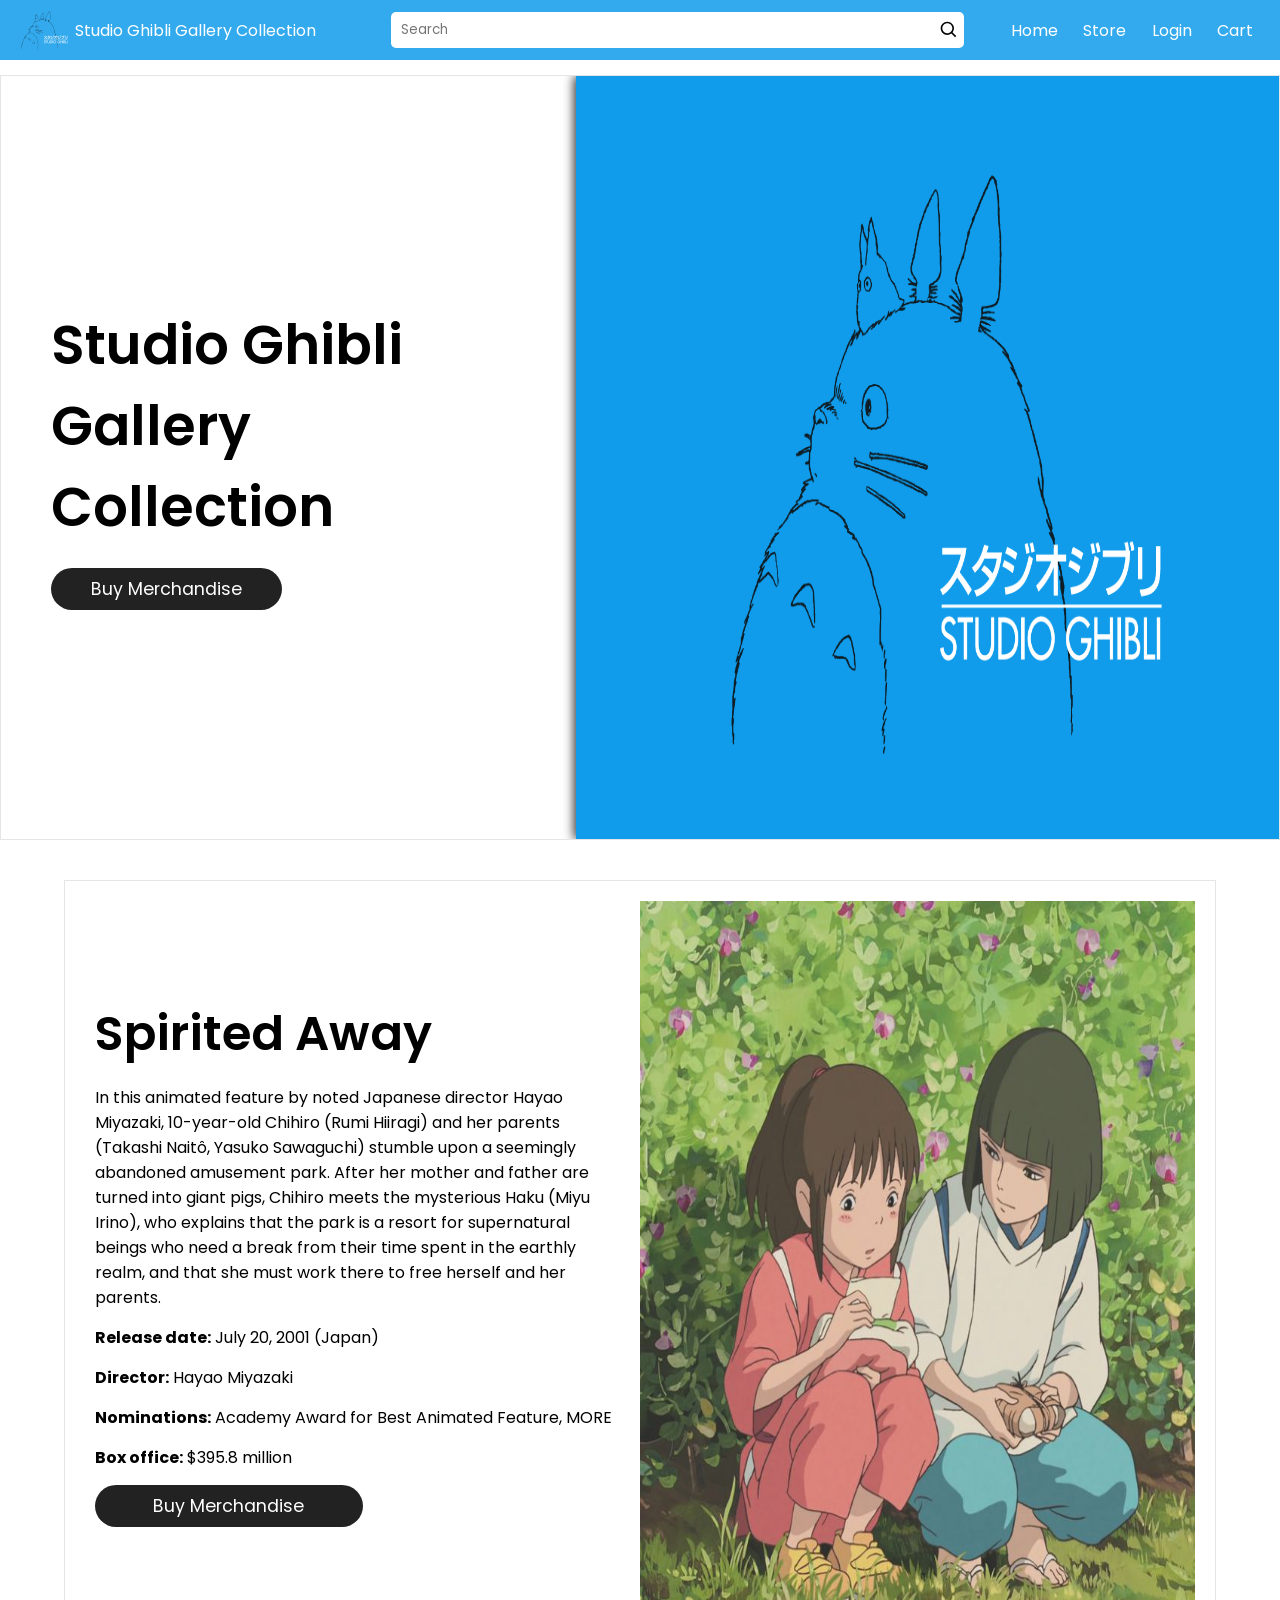
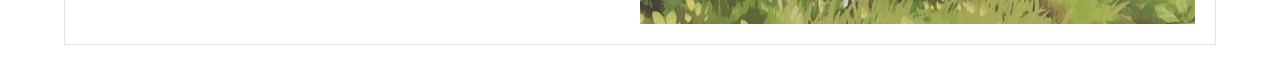
==== index.html @ 552b6345 "Changed website design" ====
<!DOCTYPE html>
<html lang="en">
<head>
    <meta charset="UTF-8">
    <meta name="viewport" content="width=device-width, initial-scale=1.0">
    <title>Studio Ghibli Gallery Collection | Home Page</title>
    <link rel="stylesheet" href="ghibli_gallery_style.css">
    <link rel="icon" href="./assets/img/Studio_Ghibli_logo.svg" type="image/x-icon" >
</head>
<body>
    <header>
        <img src="./assets/img/totoro.png" alt="">
        <p class="logo_name">Studio Ghibli Gallery Collection</p>
        
        <div class="search_bar">
            <input type="text" name="search" id="search" placeholder="Search">
            <img class="search_bttn" src="./assets/icons/bx-search.svg" alt="">
        </div>
        <ul>
            <li><a href="index.html">Home</a></li>
            <li><a href="store.html">Store</a></li>
            <li><a href="#">Login</a></li>
            <li><a href="#">Cart</a></li>
        </ul>
    </header>
    <div class="featured_sec">
        <div class="featured_text">
                <p>Studio Ghibli Gallery Collection</p>
                 <button id="redirect_to_store">Buy Merchandise</button>
                 <script type="text/javascript">
                    document.getElementById('redirect_to_store').onclick = function (){
                        location.href = "./store.html";
                    };
                 </script>
        </div>
        <img src="./assets/img/totoro.png" alt="">
    </div>
    <section class=" gallery">
        <div class="one content_descrip">
             <p>Spirited Away</p>
         
            <p>In this animated feature by noted Japanese director Hayao Miyazaki, 10-year-old Chihiro (Rumi Hiiragi) and her parents (Takashi Naitô, Yasuko Sawaguchi) stumble upon a seemingly abandoned amusement park. After her mother and father are turned into giant pigs, Chihiro meets the mysterious Haku (Miyu Irino), who explains that the park is a resort for supernatural beings who need a break from their time spent in the earthly realm, and that she must work there to free herself and her parents.</p>
            <p><strong>Release date:</strong> July 20, 2001 (Japan)</p>
            <p><strong>Director:</strong><a href="https://www.google.com/search?sca_esv=0aa168a204f4e042&sxsrf=ACQVn08kHTVxOJypk3GESajmvpLP94e1Vg:1707098988176&q=Hayao+Miyazaki&si=[base64]&sa=X&ved=2ahUKEwjwkqWmj5OEAxUdr1YBHWzMDCUQmxMoAHoECB8QAg&cshid=1707098996000097&biw=1536&bih=695&dpr=1.25"> Hayao Miyazaki</a></p>
            <p><strong>Nominations:</strong><a href="https://www.google.com/search?sca_esv=0aa168a204f4e042&sxsrf=ACQVn08kHTVxOJypk3GESajmvpLP94e1Vg:1707098988176&q=Best+Animated+Feature&si=[base64]%3D%3D&sa=X&ved=2ahUKEwjwkqWmj5OEAxUdr1YBHWzMDCUQmxMoAHoECCIQAg&cshid=1707098996000097&biw=1536&bih=695&dpr=1.25"> Academy Award for Best Animated Feature</a>, <a href="https://www.google.com/search?sca_esv=0aa168a204f4e042&sxsrf=ACQVn08kHTVxOJypk3GESajmvpLP94e1Vg:1707098988176&q=spirited+away+nominations&stick=H4sIAAAAAAAAAOPgE-LQz9U3yDJLMtVSyk620k8sTyxKgZDx5Zl5ealFVnn5uZl5iSWZ-XnFi1gliwsyizJLUlMUgGoqFZDkAHcCdgRMAAAA&sa=X&ved=2ahUKEwjwkqWmj5OEAxUdr1YBHWzMDCUQ44YBKAF6BAgiEAM&cshid=1707098996000097&biw=1536&bih=695&dpr=1.25">MORE</a></p>
            <p><strong>Box office:</strong> $395.8 million</p>
            <button>Buy Merchandise</button>
            
        </div>
        <div class="gallery_container">
            <div class="item"><img src="./assets/img/spirited_away/𝙘𝙝𝙞𝙝𝙞𝙧𝙤 𝙖𝙣𝙙 𝙝𝙖𝙠𝙪.jpg" alt=""></div>
            <div class="item"><img src="./assets/img/spirited_away/download (1).jpg" alt=""></div>
            <div class="item"><img src="./assets/img/spirited_away/spiritedaway.jpg" alt=""></div>
            <div class="item"><img src="./assets/img/spirited_away/chihiro icon.jpg" alt=""></div>
            <div class="item"><img src="./assets/img/spirited_away/Chihiro Ogino.jpg" alt=""></div>
        </div>
    </section>

   
</body>
</html>
---- ghibli_gallery_style.css ----
@import url('https://fonts.googleapis.com/css2?family=Poppins:ital,wght@0,100;0,200;0,300;0,400;0,500;0,600;0,700;0,800;0,900;1,100;1,200;1,300;1,400;1,500;1,600;1,700;1,800;1,900&display=swap');

*{
    padding:0;
    margin:0;
    box-sizing: border-box;
    font-family: "Poppins", sans-serif;
    box-sizing: border-box;
}
html{
    scroll-behavior: smooth;
}
a{
    color: inherit;
    text-decoration: none;
}
body{
    display: flex;
    flex-direction: column;
    align-items: center;
}

header{
    display: grid;
    grid-template-columns: auto auto 2fr 1fr;
    align-items: center;
    justify-content: center ;
    column-gap: 25px;
    width:100%;
    position: sticky;
    top:0;
    background-color: #109bebd8;
    z-index: 5;
    padding: 5px;
    color:#ffffff;
}
header .img_container{
    width:100%;
}
header img{
    width:auto;
    height: 50px;
}

header .search_bar{
    display: flex;
    flex-direction: row;
    align-items: center;
    width:100%;
}
header .search_bar input{
    width:100%;
    padding: 8px;
    padding-left: 10px;
    border: none;
    outline: none;
    border-radius: 5px;
}
header .search_bar .search_bttn{
    width: 20px;
    margin-left:-25px;
    cursor: pointer;
}
header ul{
    display: flex;
    flex-direction: row;
    justify-content: space-evenly;
    align-items: center;
    list-style: none;
    width:100%;
    gap:5%;
    padding: 0 5%;
}
header .logo_name{
    margin-left: -30px;
    margin-right: 50px;
    font-size: 1rem;
}
header p{
    font-size: 1.2rem;
}
header ul li{
    color:#ffffff;
    padding:0 5px;
}
header ul li:hover{
    color: #ffffffd6;
}

.featured_sec {
    height: 85vh;
    width:100%;
    display: flex;
    flex-direction: row;
    justify-content: space-between;
    align-items: flex-start;
    border: 1px solid #e5e5e5;
    overflow: hidden;
    margin: 15px 0;

}

.featured_sec img{
    width:55%;
    height:100%;
    box-shadow: -2px 0 10px rgb(49, 49, 49);
    background-color: #109ceb;
}
.featured_text{
    height: 100%;
    width:40%;
    display: flex;
    flex-direction: column;
    gap:20px;
    padding: 0px 0 0 50px;
    justify-content: center;
}


.featured_text p{
    font-weight: 600;
    font-size: 3.4rem;
    width:85%;
    color: rgb(0, 0, 0);
}

.featured_text button, .content_descrip button{
    padding:8px;
    width: 50%;
    cursor: pointer;
    font-size: 1.1rem;
    background-color: #222222;
    border:none;
    color:#ffffff;
    border-radius: 50px;
    transition: 0.20s ease;
}

.featured_text button:hover, .content_descrip button:hover {
    background-color: rgba(42, 42, 42, 0.922);
}
.gallery{
    display: flex;
    flex-direction: row;
    justify-content: space-between;
    align-items: center;
    width: 90%;
    padding: 20px;
    height: 85vh;
    border: 1px solid #e5e5e5;
    overflow: hidden;
    margin:25px 0;
}
.content_descrip{
    width:50%;
    height: 100%;
    background-color: #ffffff;
    display:flex;
    flex-direction: column;
    padding: 10px;
    justify-content: center;
    gap:15px;
}

.content_descrip p:nth-child(1){
    font-size: 3rem;
    font-weight: 600;
}
.content_descrip p:nth-child(2){
    width:95%;
    word-break: keep-all;
}
.content_descrip a:hover{
    text-decoration: underline;
    color:#494949;
}

.gallery_container{
  display:flex;
  flex-direction: row;
  overflow-x: scroll;
  scroll-snap-type: x mandatory;
  white-space: nowrap;
  height: 100%;
  width:50%;
  margin: 20px 0;

}

.gallery .item{
  flex: 0 0 100%;
  height:100%;
  background-color: rgb(0, 0, 0);
  scroll-snap-align: start;
  overflow: hidden;
}
.gallery .item img{
    width:100%;
    height: 100%;
}
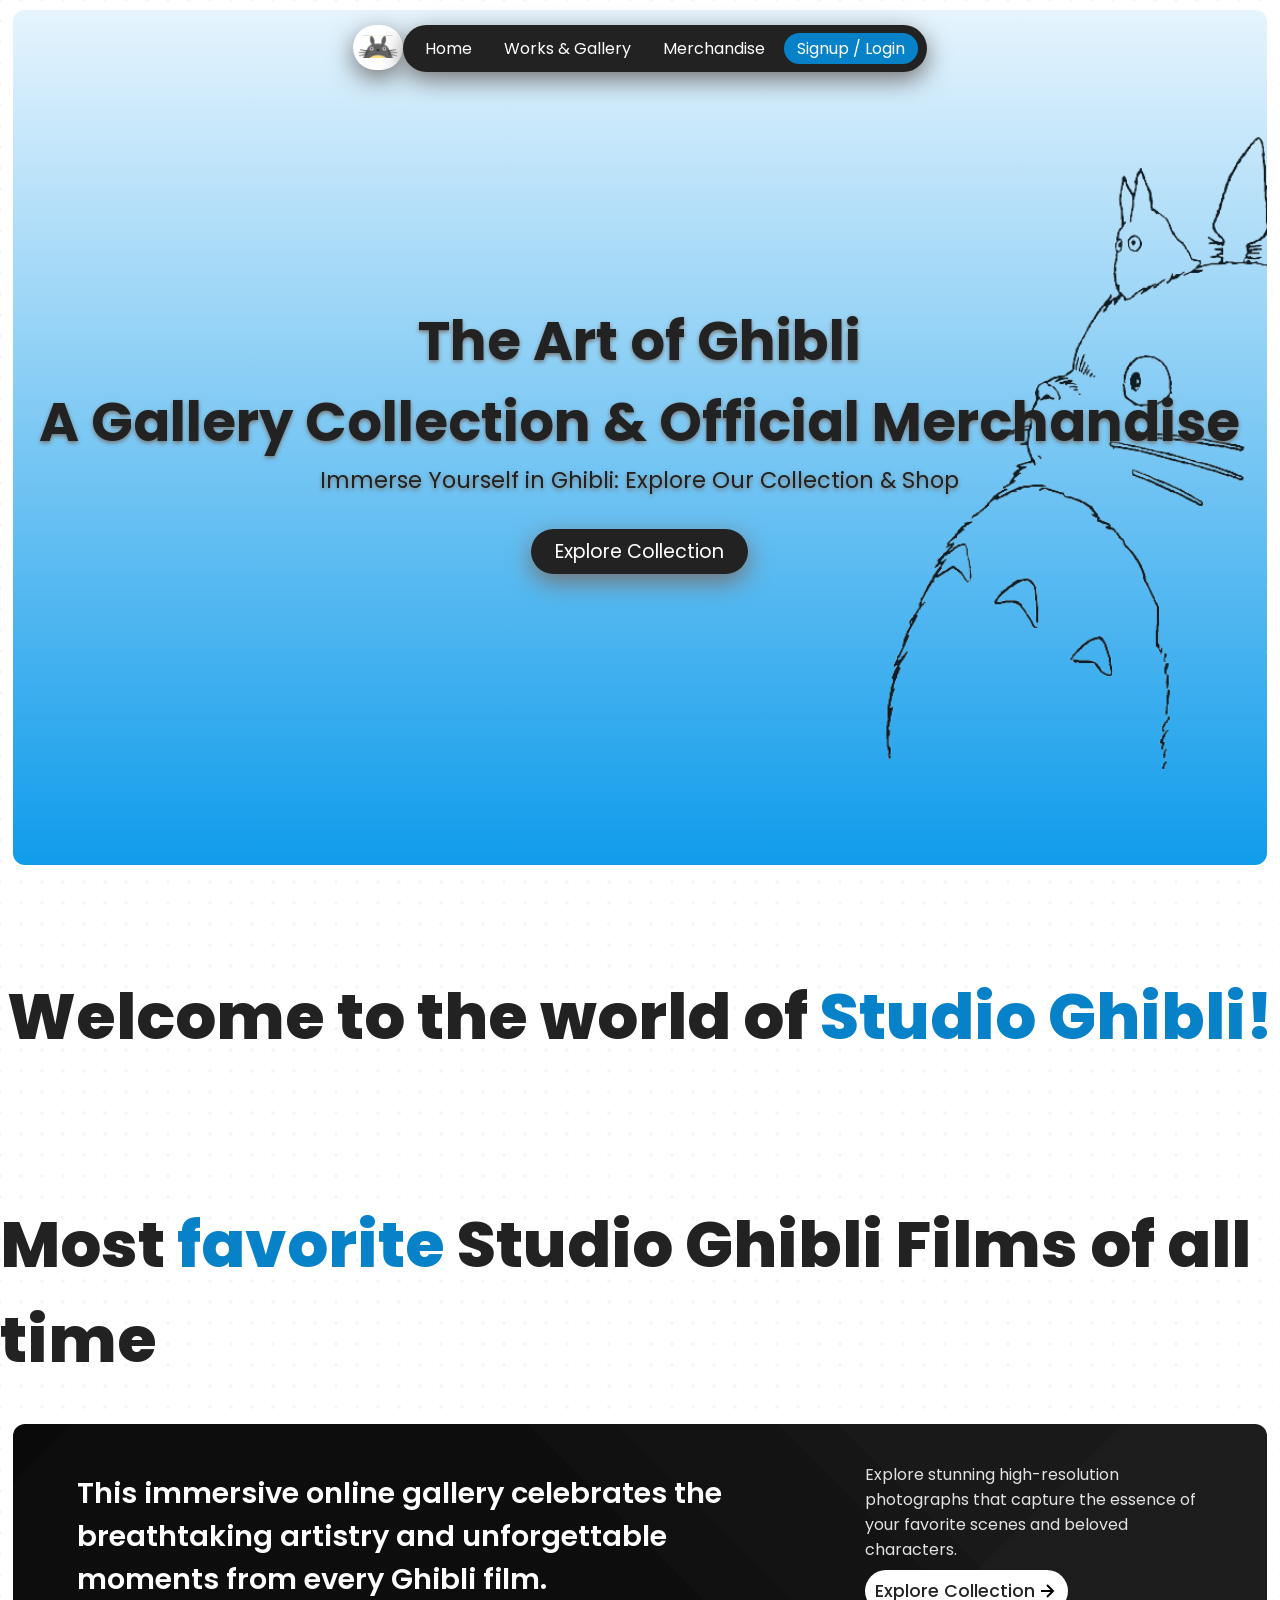
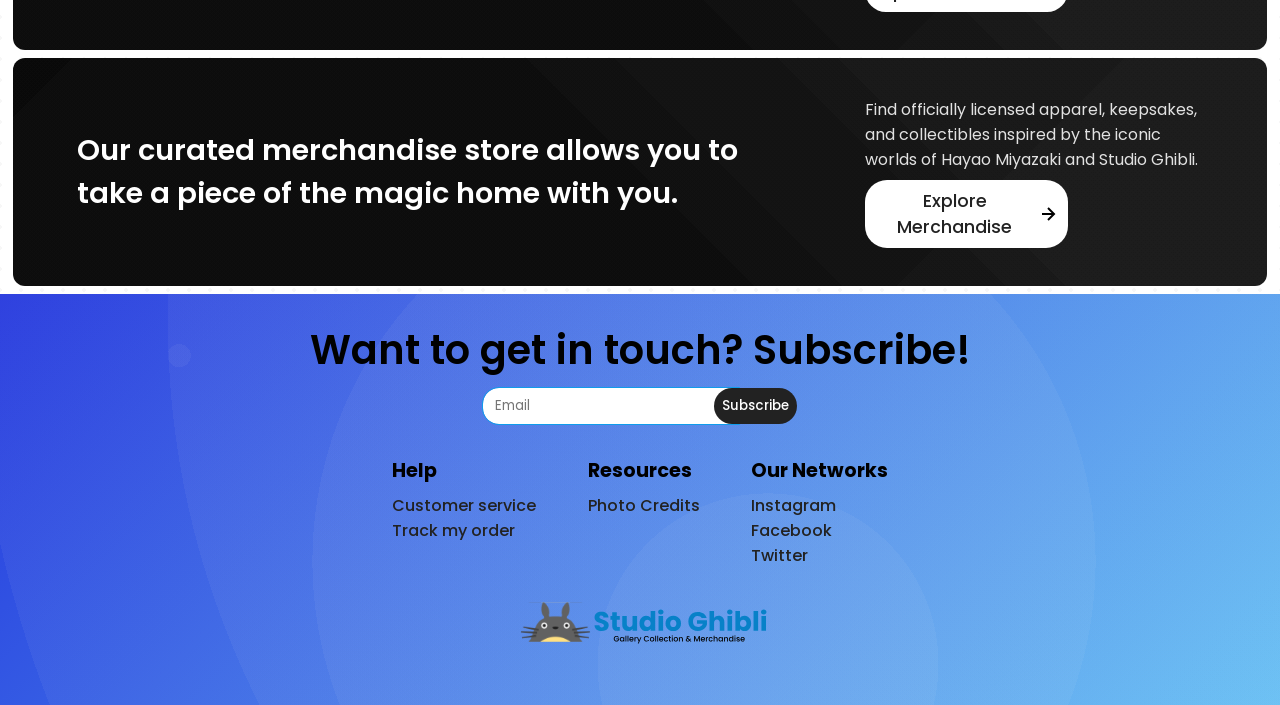
==== commit 763b7e4b: "Create a new design for the website" ====
--- a/index.html
+++ b/index.html
@@ -3,59 +3,99 @@
 <head>
     <meta charset="UTF-8">
     <meta name="viewport" content="width=device-width, initial-scale=1.0">
-    <title>Studio Ghibli Gallery Collection | Home Page</title>
-    <link rel="stylesheet" href="ghibli_gallery_style.css">
-    <link rel="icon" href="./assets/img/Studio_Ghibli_logo.svg" type="image/x-icon" >
+    <link rel="stylesheet" href="main.css">
+    <link rel="icon"  sizes="32x32" href="assets/icons/logo.svg" type="image/x-icon" >
+    <title>Studio Ghibli</title>
 </head>
-<body>
-    <header>
-        <img src="./assets/img/totoro.png" alt="">
-        <p class="logo_name">Studio Ghibli Gallery Collection</p>
-        
-        <div class="search_bar">
-            <input type="text" name="search" id="search" placeholder="Search">
-            <img class="search_bttn" src="./assets/icons/bx-search.svg" alt="">
+<body >
+    <nav class="flex row">
+        <div class="logo"> </div>
+        <ul class="nav flex row">
+            <li><a id="home" href="index.html">Home</a></li>
+            <li><a id="works-gallery" href="">Works & Gallery</a></li>
+            <li><a id="merchandise" href="">Merchandise</a></li>
+            <li> <a id="signup-login" href="">Signup / Login</a></li>
+        </ul>
+    </nav>
+    
+    <main class="flex col">
+        <section class="featured flex col">
+            <div class="featured-content flex col">
+               
+                <div class="context flex col">
+                    <p class="headline">The Art of Ghibli</p>
+                    <p class="headline"> A Gallery Collection & Official Merchandise </p>
+                    <p class="subtitle">
+                        Immerse Yourself in Ghibli: Explore Our Collection & Shop
+                    </p>
+                </div>
+                <button>Explore Collection </button>
+            </div>
+        </section>
+
+        <p class="headline-2">Welcome to the world of <span>Studio Ghibli!</span></p> 
+
+        <div class="fav-film-container flex col">
+            <div class="headline-2 ">
+                Most <span>favorite</span> Studio Ghibli Films of all time
+            </div>
+            <div class="films">
+                
+            </div>
         </div>
-        <ul>
-            <li><a href="index.html">Home</a></li>
-            <li><a href="store.html">Store</a></li>
-            <li><a href="#">Login</a></li>
-            <li><a href="#">Cart</a></li>
-        </ul>
-    </header>
-    <div class="featured_sec">
-        <div class="featured_text">
-                <p>Studio Ghibli Gallery Collection</p>
-                 <button id="redirect_to_store">Buy Merchandise</button>
-                 <script type="text/javascript">
-                    document.getElementById('redirect_to_store').onclick = function (){
-                        location.href = "./store.html";
-                    };
-                 </script>
-        </div>
-        <img src="./assets/img/totoro.png" alt="">
-    </div>
-    <section class=" gallery">
-        <div class="one content_descrip">
-             <p>Spirited Away</p>
-         
-            <p>In this animated feature by noted Japanese director Hayao Miyazaki, 10-year-old Chihiro (Rumi Hiiragi) and her parents (Takashi Naitô, Yasuko Sawaguchi) stumble upon a seemingly abandoned amusement park. After her mother and father are turned into giant pigs, Chihiro meets the mysterious Haku (Miyu Irino), who explains that the park is a resort for supernatural beings who need a break from their time spent in the earthly realm, and that she must work there to free herself and her parents.</p>
-            <p><strong>Release date:</strong> July 20, 2001 (Japan)</p>
-            <p><strong>Director:</strong><a href="https://www.google.com/search?sca_esv=0aa168a204f4e042&sxsrf=ACQVn08kHTVxOJypk3GESajmvpLP94e1Vg:1707098988176&q=Hayao+Miyazaki&si=[base64]&sa=X&ved=2ahUKEwjwkqWmj5OEAxUdr1YBHWzMDCUQmxMoAHoECB8QAg&cshid=1707098996000097&biw=1536&bih=695&dpr=1.25"> Hayao Miyazaki</a></p>
-            <p><strong>Nominations:</strong><a href="https://www.google.com/search?sca_esv=0aa168a204f4e042&sxsrf=ACQVn08kHTVxOJypk3GESajmvpLP94e1Vg:1707098988176&q=Best+Animated+Feature&si=[base64]%3D%3D&sa=X&ved=2ahUKEwjwkqWmj5OEAxUdr1YBHWzMDCUQmxMoAHoECCIQAg&cshid=1707098996000097&biw=1536&bih=695&dpr=1.25"> Academy Award for Best Animated Feature</a>, <a href="https://www.google.com/search?sca_esv=0aa168a204f4e042&sxsrf=ACQVn08kHTVxOJypk3GESajmvpLP94e1Vg:1707098988176&q=spirited+away+nominations&stick=H4sIAAAAAAAAAOPgE-LQz9U3yDJLMtVSyk620k8sTyxKgZDx5Zl5ealFVnn5uZl5iSWZ-XnFi1gliwsyizJLUlMUgGoqFZDkAHcCdgRMAAAA&sa=X&ved=2ahUKEwjwkqWmj5OEAxUdr1YBHWzMDCUQ44YBKAF6BAgiEAM&cshid=1707098996000097&biw=1536&bih=695&dpr=1.25">MORE</a></p>
-            <p><strong>Box office:</strong> $395.8 million</p>
-            <button>Buy Merchandise</button>
-            
-        </div>
-        <div class="gallery_container">
-            <div class="item"><img src="./assets/img/spirited_away/𝙘𝙝𝙞𝙝𝙞𝙧𝙤 𝙖𝙣𝙙 𝙝𝙖𝙠𝙪.jpg" alt=""></div>
-            <div class="item"><img src="./assets/img/spirited_away/download (1).jpg" alt=""></div>
-            <div class="item"><img src="./assets/img/spirited_away/spiritedaway.jpg" alt=""></div>
-            <div class="item"><img src="./assets/img/spirited_away/chihiro icon.jpg" alt=""></div>
-            <div class="item"><img src="./assets/img/spirited_away/Chihiro Ogino.jpg" alt=""></div>
-        </div>
-    </section>
 
-   
+        <section class="about gallery flex row">
+            <div class="headline">This immersive online gallery celebrates the breathtaking artistry and unforgettable moments from every Ghibli film. </div>
+            <div class="about-w-nav flex col">
+                <div class="descrip">Explore stunning high-resolution photographs that capture the essence of your favorite scenes and beloved characters.</div>
+                <button class="to-gallery flex row">
+                    Explore Collection
+                    <img src="assets/icons/bx-right-arrow-alt.svg" alt="">
+                </button>
+            </div>
+        </section>
+        <section class="about merch flex row">
+            <div class="headline">Our curated merchandise store allows you to take a piece of the magic home with you. </div>
+            <div class="about-w-nav flex col">
+                <div class="descrip"> Find officially licensed apparel, keepsakes, and collectibles inspired by the iconic worlds of Hayao Miyazaki and Studio Ghibli.</div>
+                <button class="to-merch flex row">
+                    Explore Merchandise
+                    <img src="assets/icons/bx-right-arrow-alt.svg" alt="">
+                </button>
+            </div>
+        </section>
+
+        <footer class="flex col">
+            <p>Want to get in touch? Subscribe!</p>
+            <div class="subscription flex row">
+                <input type="email" name="email" id="email" placeholder="Email">
+                <button  type="button">Subscribe</button>
+            </div>
+            <div class="after-subscrip flex row">
+                <div class="links flex col">
+                    <p>Help</p>
+                    <ul>
+                        <li><a href="">Customer service</a></li>
+                        <li><a href="">Track my orde</a>r</li>
+                    </ul>
+                </div>
+                <div class="links flex col">
+                    <p>Resources</p>
+                    <ul>
+                        <li><a href="">Photo Credits</a> </li>
+                    </ul>
+                </div>
+                <div class="links flex col">
+                    <p>Our Networks</p>
+                    <ul>
+                        <li><a href="">Instagram</a></li>
+                        <li><a href="">Facebook</a></li>
+                        <li><a href="">Twitter</a></li>
+                    </ul>
+                </div>
+            </div>
+            <img src="assets/icons/logo2.svg" alt="">
+        </footer>
+    </main>
 </body>
 </html>
--- a/main.css
+++ b/main.css
@@ -0,0 +1,258 @@
+@import url('https://fonts.googleapis.com/css2?family=Poppins:ital,wght@0,100;0,200;0,300;0,400;0,500;0,600;0,700;0,800;0,900;1,100;1,200;1,300;1,400;1,500;1,600;1,700;1,800;1,900&display=swap');
+
+*{
+    font-family: "Poppins", sans-serif;
+    margin:0;
+    padding:0;
+    box-sizing: border-box;
+}
+a{
+    text-decoration: none;
+    color:inherit;
+}
+
+.flex{
+    display: flex;
+}
+.row{
+    flex-direction: row;
+}
+.col{
+    flex-direction: column;
+}
+ul{
+    list-style: none;
+
+}
+body{
+    background-image: repeating-radial-gradient(circle at center center, transparent 0px, transparent 13px,rgba(0,0,0,0.03) 13px, rgba(0,0,0,0.03) 24px,transparent 24px, transparent 62px,rgba(0,0,0,0.03) 62px, rgba(0,0,0,0.03) 96px),repeating-radial-gradient(circle at center center, rgb(255,255,255) 0px, rgb(255,255,255) 14px,rgb(255,255,255) 14px, rgb(255,255,255) 18px,rgb(255,255,255) 18px, rgb(255,255,255) 28px,rgb(255,255,255) 28px, rgb(255,255,255) 32px); background-size: 21px 21px;
+}
+ .logo{
+    width: 50px;
+    height: 45px;
+    background-image: url(assets/icons/logo.svg) ;
+    background-position: center;
+    background-size: contain ;
+    background-repeat: no-repeat;
+    border-radius: 25px;
+    background-color: #ffffff;
+    box-shadow: 0 8px 25px #757575;
+}
+nav{
+    justify-content: center;
+    align-items: start;
+    width:100%;
+    position: fixed;
+    top:25px;
+    z-index: 10;
+}
+
+
+.nav{
+    justify-content: center;
+    align-items: center;
+    width:auto;
+    background-color: #222222;
+    border-radius: 25px;
+    color:#ffffff;
+    padding: 0.5rem 0.4rem;
+    box-shadow: 0 8px 25px #757575;
+    
+}
+.nav li{
+    margin: 0 0.2rem;
+    padding: 0.2rem 0.8rem;
+    border-radius: 20px;
+    border:none;
+}
+
+
+
+.nav li:last-child{
+    background-color: #0781c8;
+    color: #ffffff;
+}
+.nav li:last-child:hover{
+    background-color: #0781c8e0;
+    color: inherit;
+}
+
+.nav li:hover, .featured button:hover{
+    background-color: #ffffff;
+    color:#222222;
+    transition: 0.15s ease-in;
+}
+
+main{
+    align-items: center;
+    margin-top: 10px;
+    gap:8px;
+}
+.featured{
+    background-image: linear-gradient(to bottom, #e6f4fd , #109ceb );
+    width:98%;
+    height: 95vh;
+    border-radius: 12px;
+    overflow: hidden;
+    z-index: 1;
+}
+.featured-content{
+    width: 100%;
+    height: 100%;
+    justify-content:center;
+    align-items: center;
+    padding: 1.8% 0;
+    background: url(assets/img/totoro-crop.png) no-repeat right;
+    background-size:contain;
+}
+
+.featured button{
+    padding: 0.5rem 1.5rem;
+    font-size: 1.2rem;
+    border-radius: 25px;
+    border:none;
+    color:#ffffff;
+    background-color: #222222;
+    cursor: pointer;
+    box-shadow: 0 8px 25px #757575;
+}
+
+.context{
+    margin-bottom: 2em;
+}
+
+.context p{
+    text-align: center;
+    filter: drop-shadow(#757575 0 2px 2px);
+}
+.context .headline{
+    font-size: 3.4rem;
+    font-weight: 700;
+    color: #222222;
+}
+.context .subtitle{
+    font-size: 1.4rem;
+    font-weight: 400;
+    color: #222222;
+}
+.headline-2{
+    font-weight: 800;
+    font-size: 4rem;
+    color: #222222;
+    margin: 6rem 0 1.8rem 0;
+}
+.headline-2 span{
+    color:#0781c8;
+}
+
+.about{
+    border-radius: 12px;
+    width:98%;
+    height: auto;
+    padding:3% 5%;
+    justify-content: space-between;
+    align-items: center;
+    background-image: linear-gradient(45deg, rgba(86, 86, 86,0.04) 0%, rgba(86, 86, 86,0.04) 50%,rgba(169, 169, 169,0.04) 50%, rgba(169, 169, 169,0.04) 71%,rgba(251, 251, 251,0.04) 71%, rgba(251, 251, 251,0.04) 100%),linear-gradient(45deg, rgba(86, 86, 86,0.04) 0%, rgba(86, 86, 86,0.04) 56%,rgba(169, 169, 169,0.04) 56%, rgba(169, 169, 169,0.04) 67%,rgba(251, 251, 251,0.04) 67%, rgba(251, 251, 251,0.04) 100%),linear-gradient(135deg, rgba(86, 86, 86,0.04) 0%, rgba(86, 86, 86,0.04) 4%,rgba(169, 169, 169,0.04) 4%, rgba(169, 169, 169,0.04) 75%,rgba(251, 251, 251,0.04) 75%, rgba(251, 251, 251,0.04) 100%),linear-gradient(90deg, rgb(0,0,0),rgb(0,0,0));
+}
+
+.about .headline, .about  .about-w-nav .descrip{
+    color:#ffffff;
+}
+
+.about .headline{
+    width: 60%;
+    font-weight: 600;
+    font-size: 1.8rem;
+}
+.about .about-w-nav{
+    width: 30%;
+    gap:8px;
+}
+.about .about-w-nav .descrip{
+    color:rgb(226, 226, 226);
+}
+.about .about-w-nav button {
+    font-size: 1.1rem;
+}
+.about .about-w-nav button{
+    justify-content: center;
+    align-items: center;
+    color: #222222;
+    border:none;
+    background-color: #ffffff;
+    padding:8px;
+    width: 60%;
+    border-radius: 22px;
+    font-weight: 500;
+    cursor: pointer;
+}
+.about .about-w-nav button:hover{
+    background-color: #ffffffd6;
+    transition: 0.15s ease-in-out;
+}
+
+footer{
+    width:100%;
+    height: auto;
+    justify-content: start;
+    align-items: center;
+    padding: 2% 0;
+    background-image: radial-gradient(circle at 85% 1%, hsla(190,0%,93%,0.05) 0%, hsla(190,0%,93%,0.05) 96%,transparent 96%, transparent 100%),radial-gradient(circle at 14% 15%, hsla(190,0%,93%,0.05) 0%, hsla(190,0%,93%,0.05) 1%,transparent 1%, transparent 100%),radial-gradient(circle at 60% 90%, hsla(190,0%,93%,0.05) 0%, hsla(190,0%,93%,0.05) 20%,transparent 20%, transparent 100%),radial-gradient(circle at 79% 7%, hsla(190,0%,93%,0.05) 0%, hsla(190,0%,93%,0.05) 78%,transparent 78%, transparent 100%),radial-gradient(circle at 55% 65%, hsla(190,0%,93%,0.05) 0%, hsla(190,0%,93%,0.05) 52%,transparent 52%, transparent 100%),linear-gradient(135deg, rgb(37, 56, 222),rgb(96, 189, 244));
+}
+
+footer p{
+    font-size: 2.5rem;
+    font-weight: 600;
+    margin-bottom: 8px;
+}
+footer .subscription{
+    justify-content: center;
+    align-items: center;
+    margin-bottom: 32px;
+    width:100%;
+}
+footer .subscription input{
+    padding:8px 0 8px 12px;
+    z-index: 1;
+    width:20%;
+    border:none;
+    border-top-left-radius: 16px;
+    border-bottom-left-radius: 16px;
+    outline: 1px solid #109ceb;
+}
+footer .subscription button{
+    font-weight: 500;
+    padding:8px;
+    margin-left: -25px;
+    z-index: 51;
+    cursor: pointer;
+    background-color: #222222;
+    border:none;
+    border-radius: 20px;
+    color:#ffffff;
+}
+
+footer .after-subscrip{
+    justify-content: center;
+    width:80%;
+    gap:5%;
+}
+footer .after-subscrip .links p{
+    font-size: 1.2rem;
+    font-weight: 700;
+    margin-bottom: 8px;
+}
+
+footer .after-subscrip .links ul li{
+    font-weight: 500;
+    color:#222222;
+}
+footer .after-subscrip .links ul li:hover{
+    color:#000000;
+    text-decoration: underline;
+}
+footer img{
+    width:20%;
+    height: 60px;
+    margin: 2% 0;
+}
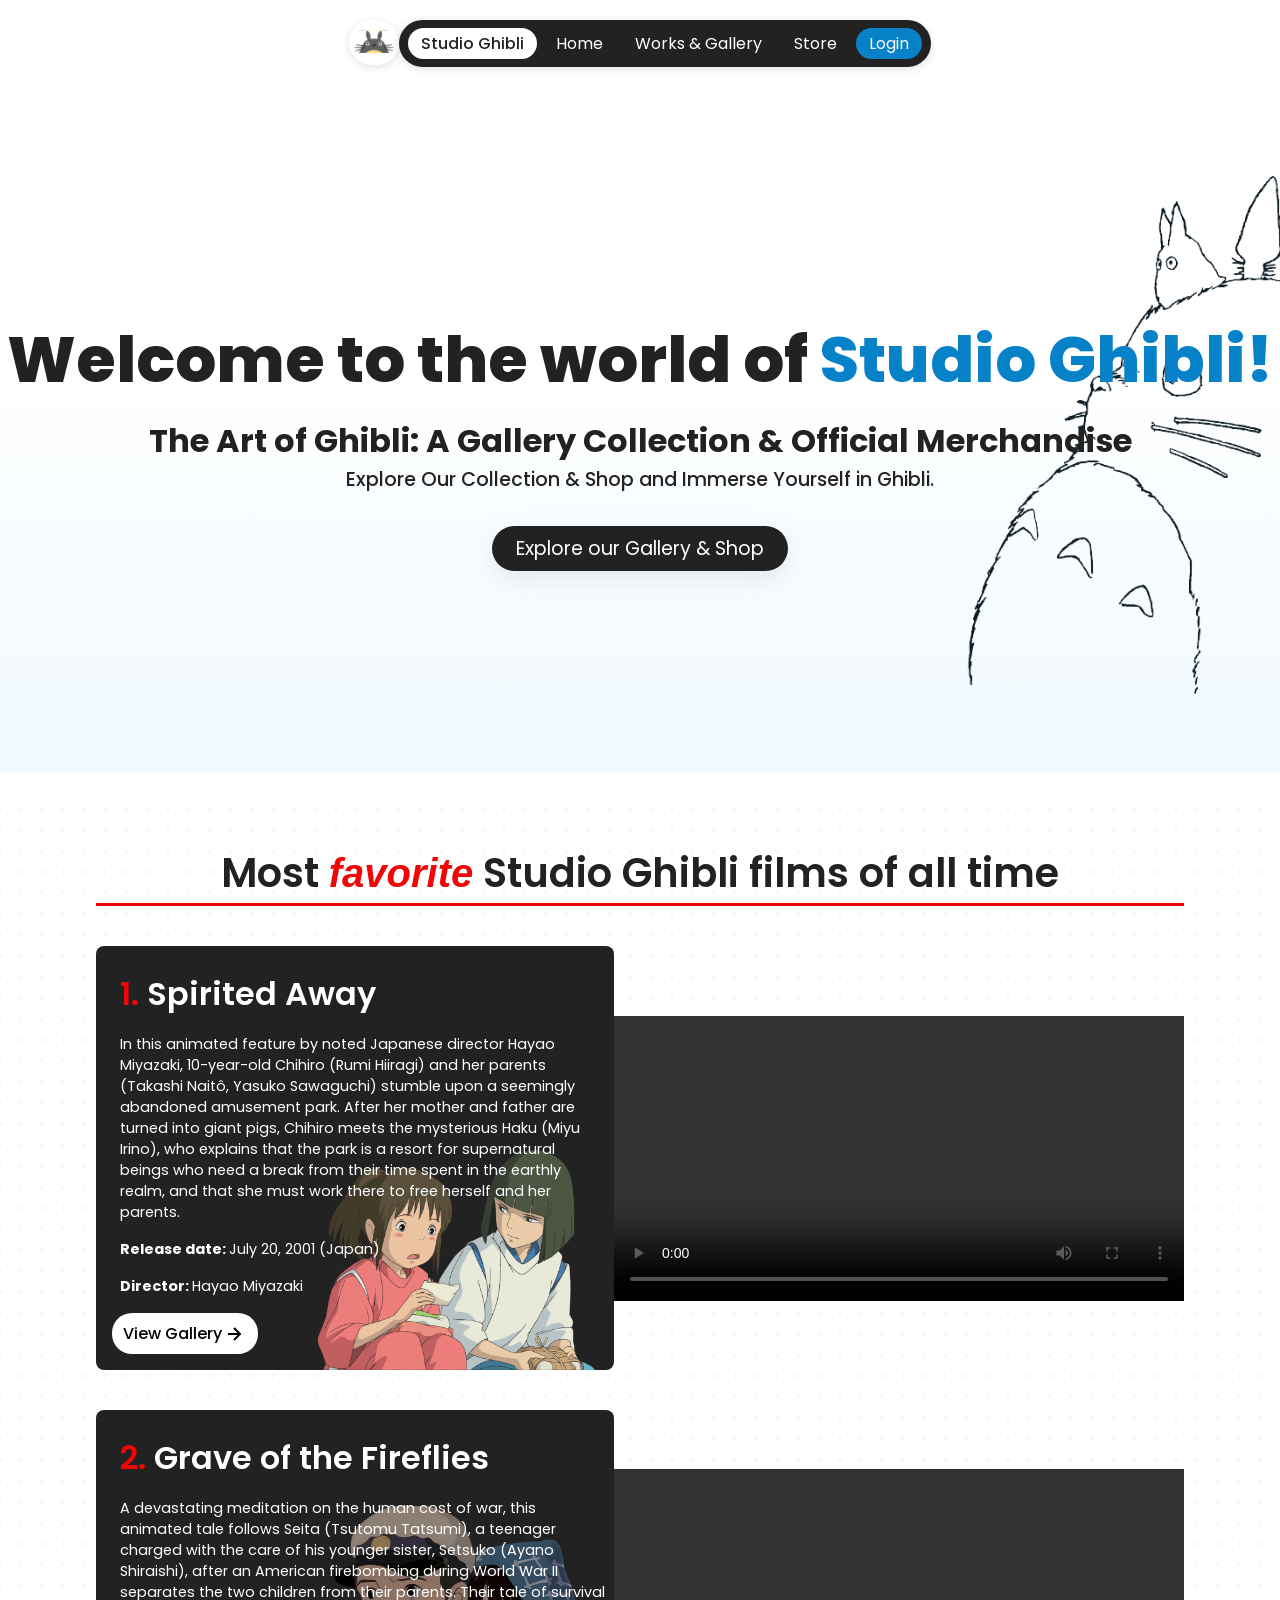
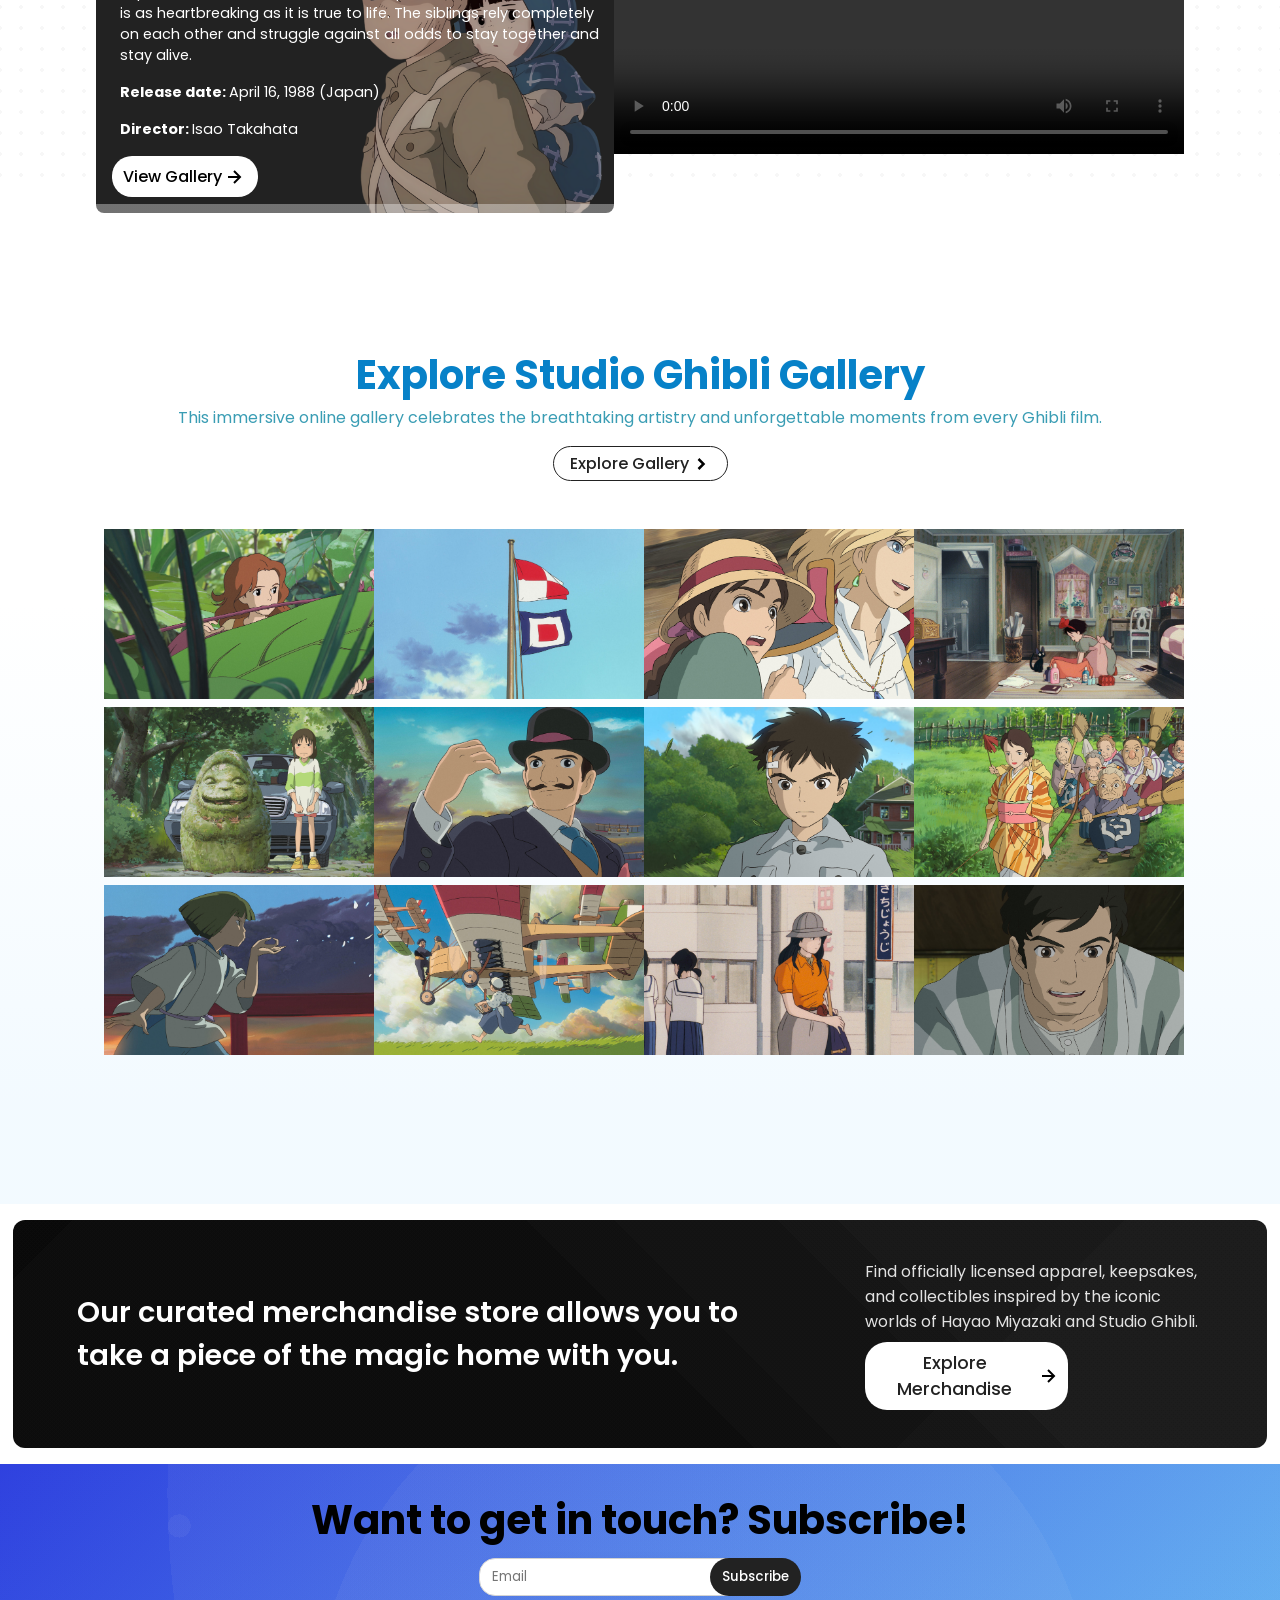
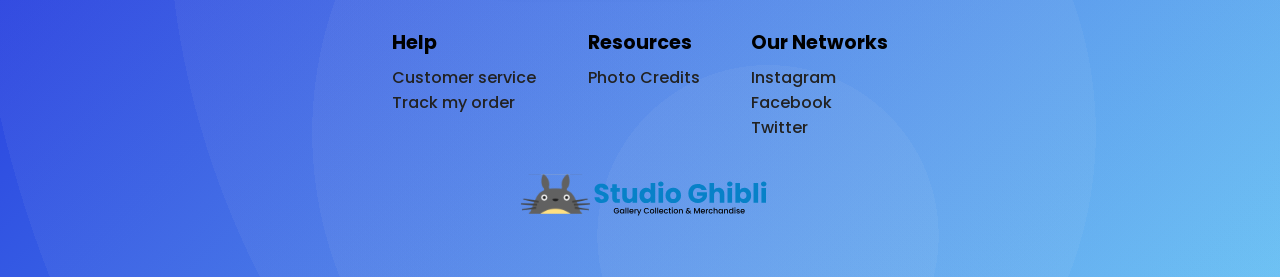
==== commit b5a3ed7a: "Changed landing page design" ====
--- a/index.html
+++ b/index.html
@@ -1,63 +1,280 @@
 <!DOCTYPE html>
 <html lang="en">
+
 <head>
     <meta charset="UTF-8">
     <meta name="viewport" content="width=device-width, initial-scale=1.0">
-    <link rel="stylesheet" href="main.css">
-    <link rel="icon"  sizes="32x32" href="assets/icons/logo.svg" type="image/x-icon" >
+    <link rel="stylesheet" href="css/main.css">
+    <link rel="icon" sizes="32x32" href="assets/icons/logo.svg" type="image/x-icon">
     <title>Studio Ghibli</title>
 </head>
-<body >
+
+<body>
     <nav class="flex row">
         <div class="logo"> </div>
         <ul class="nav flex row">
+            <li>Studio Ghibli</li>
             <li><a id="home" href="index.html">Home</a></li>
             <li><a id="works-gallery" href="">Works & Gallery</a></li>
-            <li><a id="merchandise" href="">Merchandise</a></li>
-            <li> <a id="signup-login" href="">Signup / Login</a></li>
+            <li><a id="merchandise" href="">Store</a></li>
+            <li> <a id="signup-login" href="">Login</a></li>
         </ul>
     </nav>
-    
+
     <main class="flex col">
-        <section class="featured flex col">
-            <div class="featured-content flex col">
-               
+        <header class="bg flex col">
+            <div class="bg-content flex col">
                 <div class="context flex col">
-                    <p class="headline">The Art of Ghibli</p>
-                    <p class="headline"> A Gallery Collection & Official Merchandise </p>
+                    <h1 class="headline">Welcome to the world of <span>Studio Ghibli!</span></h1>
+                    <p class="headline-2">The Art of Ghibli: A Gallery Collection & Official Merchandise </p>
                     <p class="subtitle">
-                        Immerse Yourself in Ghibli: Explore Our Collection & Shop
+                        Explore Our Collection & Shop and Immerse Yourself in Ghibli.
                     </p>
                 </div>
-                <button>Explore Collection </button>
-            </div>
-        </section>
-
-        <p class="headline-2">Welcome to the world of <span>Studio Ghibli!</span></p> 
+                <button>Explore our Gallery & Shop </button>
+            </div>
+        </header>
+
 
         <div class="fav-film-container flex col">
             <div class="headline-2 ">
-                Most <span>favorite</span> Studio Ghibli Films of all time
-            </div>
-            <div class="films">
-                
+                Most <em class="red">favorite</em> Studio Ghibli films of all time
+            </div>
+
+            <div class="films flex row">
+                <div class="movie-descrip one flex col">
+                    <p class="movie-title"><span class="number-film">1.</span> Spirited Away</p>
+                    <p>In this animated feature by noted Japanese director Hayao Miyazaki, 10-year-old Chihiro (Rumi
+                        Hiiragi) and her parents (Takashi Naitô, Yasuko Sawaguchi) stumble upon a seemingly abandoned
+                        amusement park. After her mother and father are turned into giant pigs, Chihiro meets the
+                        mysterious Haku (Miyu Irino), who explains that the park is a resort for supernatural beings who
+                        need a break from their time spent in the earthly realm, and that she must work there to free
+                        herself and her parents.</p>
+                    <p><strong>Release date: </strong>July 20, 2001 (Japan)</p>
+                    <p><strong>Director: </strong>Hayao Miyazaki</p>
+                    <button class="flex row">
+                        View Gallery
+                        <img src="assets/icons/bx-right-arrow-alt.svg" alt="">
+                    </button>
+                </div>
+                <video controls>
+                    <source src="assets/video/SPIRITED AWAY _ Official English Trailer.mp4" type="video/mp4">
+                </video>
+            </div>
+
+            <div class="films  flex row">
+                <div class="movie-descrip two flex col">
+                    <p class="movie-title"><span class="number-film">2.</span> Grave of the Fireflies</p>
+                    <p>A devastating meditation on the human cost of war, this animated tale follows Seita (Tsutomu
+                        Tatsumi), a teenager charged with the care of his younger sister, Setsuko (Ayano Shiraishi),
+                        after an American firebombing during World War II separates the two children from their parents.
+                        Their tale of survival is as heartbreaking as it is true to life. The siblings rely completely
+                        on each other and struggle against all odds to stay together and stay alive.</p>
+                    <p><strong>Release date: </strong> April 16, 1988 (Japan)</p>
+                    <p><strong>Director: </strong>Isao Takahata</p>
+                    <button class="flex row">
+                        View Gallery
+                        <img src="assets/icons/bx-right-arrow-alt.svg" alt="">
+                    </button>
+                </div>
+                <video controls>
+                    <source src="assets/video/Grave of the Fireflies - Official Trailer.mp4" type="video/mp4">
+                </video>
             </div>
         </div>
 
-        <section class="about gallery flex row">
-            <div class="headline">This immersive online gallery celebrates the breathtaking artistry and unforgettable moments from every Ghibli film. </div>
+
+
+        <section class="gallery-part flex col">
+            <p class="maintext">
+                Explore Studio Ghibli Gallery
+            </p>
+            <p class="subtext">
+                This immersive online gallery celebrates the breathtaking artistry and unforgettable moments from every
+                Ghibli film.
+            </p>
+            <button class="flex row">
+                Explore Gallery
+                <img src="assets/icons/bxs-chevron-right.svg" alt="">
+            </button>
+            <div class="gallery-container">
+                <div class="img-container flex">
+                    <img id="ghibli-img" src="assets/img/arrietty/karigurashi003.jpg" alt="">
+                    <div class="ImgHovered flex col">
+                        <p class="image-name">Borrower Arrietty</p>
+                            <div class="bttns flex row">
+                                <button class="view-bttn">
+                                    View
+                                </button>
+                                <button id="download-bttn" class="download-bttn">
+                                    Download
+                                </button>
+                            </div>
+                    </div>
+                </div>
+                <div class="img-container flex">
+                    <img id="ghibli-img" src="assets/img/from_poppy_hill/kokurikozaka002.jpg" alt="">
+                    <div class="ImgHovered flex col">
+                        <p class="image-name">From Poppy Hill</p>
+                        <div class="bttns flex row">
+                            <button class="view-bttn">
+                                View
+                            </button>
+                            <button id="download-bttn" class="download-bttn">
+                                Download
+                            </button>
+                        </div>
+                    </div>
+                </div>
+                <div class="img-container flex">
+                    <img id="ghibli-img" src="assets/img/howls_moving_castle/howl003.jpg" alt="">
+                    <div class="ImgHovered flex col">
+                        <p class="image-name">Howl's Moving Castle</p>
+                        <div class="bttns flex row">
+                            <button class="view-bttn">
+                                View
+                            </button>
+                            <button id="download-bttn" class="download-bttn">
+                                Download
+                            </button>
+                        </div>
+                    </div>
+                </div>
+                <div class="img-container flex">
+                    <img id="ghibli-img" src="assets/img/kikis_delivery/majo004.jpg" alt="">
+                    <div class="ImgHovered flex col">
+                        <p class="image-name">Kiki's Delivery Service</p>
+                        <div class="bttns flex row">
+                            <button class="view-bttn">
+                                View
+                            </button>
+                            <button id="download-bttn" class="download-bttn">
+                                Download
+                            </button>
+                        </div>
+                    </div>
+                </div>
+                <div class="img-container flex">
+                    <img id="ghibli-img" src="assets/img/spirited_away/chihiro002.jpg" alt="">
+                    <div class="ImgHovered flex col">
+                        <p class="image-name">Spirited Away</p>
+                        <div class="bttns flex row">
+                            <button class="view-bttn">
+                                View
+                            </button>
+                            <button id="download-bttn" class="download-bttn">
+                                Download
+                            </button>
+                        </div>
+                    </div>
+                </div>
+                <div class="img-container flex">
+                    <img id="ghibli-img" src="assets/img/wind_rises/kazetachinu003.jpg" alt="">
+                    <div class="ImgHovered flex col">
+                        <p class="image-name">The Wind Rises</p>
+                        <div class="bttns flex row">
+                            <button class="view-bttn">
+                                View
+                            </button>
+                            <button id="download-bttn" class="download-bttn">
+                                Download
+                            </button>
+                        </div>
+                    </div>
+                </div>
+                <div class="img-container flex">
+                    <img id="ghibli-img" src="assets/img/how_do_you_live/kimitachi003.jpg" alt="">
+                    <div class="ImgHovered flex col">
+                        <p class="image-name">The Boy and the Heron</p>
+                        <div class="bttns flex row">
+                            <button class="view-bttn">
+                                View
+                            </button>
+                            <button id="download-bttn" class="download-bttn">
+                                Download
+                            </button>
+                        </div>
+                    </div>
+                </div>
+                <div class="img-container flex">
+                    <img id="ghibli-img" src="assets/img/how_do_you_live/kimitachi004.jpg" alt="">
+                    <div class="ImgHovered flex col">
+                        <p class="image-name">The Boy and the Heron</p>
+                        <div class="bttns flex row">
+                            <button class="view-bttn">
+                                View
+                            </button>
+                            <button id="download-bttn" class="download-bttn">
+                                Download
+                            </button>
+                        </div>
+                    </div>
+                </div>
+                <div class="img-container flex">
+                    <img id="ghibli-img" src="assets/img/spirited_away/chihiro005.jpg" alt="">
+                    <div class="ImgHovered flex col">
+                        <p class="image-name">Spirited Away</p>
+                        <div class="bttns flex row">
+                            <button class="view-bttn">
+                                View
+                            </button>
+                            <button id="download-bttn" class="download-bttn">
+                                Download
+                            </button>
+                        </div>
+                    </div>
+                </div>
+                <div class="img-container flex">
+                    <img id="ghibli-img" src="assets/img/wind_rises/kazetachinu002.jpg" alt="">
+                    <div class="ImgHovered flex col">
+                        <p class="image-name">The Wind Rises</p>
+                        <div class="bttns flex row">
+                            <button class="view-bttn">
+                                View
+                            </button>
+                            <button id="download-bttn" class="download-bttn">
+                                Download
+                            </button>
+                        </div>
+                    </div>
+                </div>
+                <div class="img-container flex">
+                    <img id="ghibli-img" src="assets/img/i_can_hear_the_sea/umi001.jpg" alt="">
+                    <div class="ImgHovered flex col ">
+                        <p class="image-name">I Can Hear The Sea</p>
+                        <div class="bttns flex row">
+                            <button class="view-bttn">
+                                View
+                            </button>
+                            <button id="download-bttn" class="download-bttn">
+                                Download
+                            </button>
+                        </div>
+                    </div>
+                </div>
+                <div class="img-container flex">
+                    <img id="ghibli-img" src="assets/img/how_do_you_live/kimitachi005.jpg" alt="">
+                    <div class="ImgHovered flex col">
+                        <p class="image-name">The Boy and the Heron</p>
+                        <div class="bttns flex row">
+                            <button class="view-bttn">
+                                View
+                            </button>
+                            <button id="download-bttn" class="download-bttn">
+                                Download
+                            </button>
+                        </div>
+                    </div>
+                </div>
+            </div>
+        </section>
+
+        <section class="about merch flex row">
+            <div class="headline">Our curated merchandise store allows you to take a piece of the magic home with you.
+            </div>
             <div class="about-w-nav flex col">
-                <div class="descrip">Explore stunning high-resolution photographs that capture the essence of your favorite scenes and beloved characters.</div>
-                <button class="to-gallery flex row">
-                    Explore Collection
-                    <img src="assets/icons/bx-right-arrow-alt.svg" alt="">
-                </button>
-            </div>
-        </section>
-        <section class="about merch flex row">
-            <div class="headline">Our curated merchandise store allows you to take a piece of the magic home with you. </div>
-            <div class="about-w-nav flex col">
-                <div class="descrip"> Find officially licensed apparel, keepsakes, and collectibles inspired by the iconic worlds of Hayao Miyazaki and Studio Ghibli.</div>
+                <div class="descrip"> Find officially licensed apparel, keepsakes, and collectibles inspired by the
+                    iconic worlds of Hayao Miyazaki and Studio Ghibli.</div>
                 <button class="to-merch flex row">
                     Explore Merchandise
                     <img src="assets/icons/bx-right-arrow-alt.svg" alt="">
@@ -69,7 +286,7 @@
             <p>Want to get in touch? Subscribe!</p>
             <div class="subscription flex row">
                 <input type="email" name="email" id="email" placeholder="Email">
-                <button  type="button">Subscribe</button>
+                <button type="button">Subscribe</button>
             </div>
             <div class="after-subscrip flex row">
                 <div class="links flex col">
@@ -97,5 +314,6 @@
             <img src="assets/icons/logo2.svg" alt="">
         </footer>
     </main>
+    <script src="scripts/main.js"></script>
 </body>
 </html>
--- a/css/main.css
+++ b/css/main.css
@@ -0,0 +1,478 @@
+@import url('https://fonts.googleapis.com/css2?family=Poppins:ital,wght@0,100;0,200;0,300;0,400;0,500;0,600;0,700;0,800;0,900;1,100;1,200;1,300;1,400;1,500;1,600;1,700;1,800;1,900&display=swap');
+
+:root{
+    /* Gradients */
+    --black-bg: linear-gradient(45deg, rgba(86, 86, 86,0.04) 0%, rgba(86, 86, 86,0.04) 50%,rgba(169, 169, 169,0.04) 50%, rgba(169, 169, 169,0.04) 71%,rgba(251, 251, 251,0.04) 71%, rgba(251, 251, 251,0.04) 100%),linear-gradient(45deg, rgba(86, 86, 86,0.04) 0%, rgba(86, 86, 86,0.04) 56%,rgba(169, 169, 169,0.04) 56%, rgba(169, 169, 169,0.04) 67%,rgba(251, 251, 251,0.04) 67%, rgba(251, 251, 251,0.04) 100%),linear-gradient(135deg, rgba(86, 86, 86,0.04) 0%, rgba(86, 86, 86,0.04) 4%,rgba(169, 169, 169,0.04) 4%, rgba(169, 169, 169,0.04) 75%,rgba(251, 251, 251,0.04) 75%, rgba(251, 251, 251,0.04) 100%),linear-gradient(90deg, rgb(0,0,0),rgb(0,0,0));
+
+    --white-bg: repeating-radial-gradient(circle at center center, transparent 0px, transparent 13px,rgba(0,0,0,0.03) 13px, rgba(0,0,0,0.03) 24px,transparent 24px, transparent 62px,rgba(0,0,0,0.03) 62px, rgba(0,0,0,0.03) 96px),repeating-radial-gradient(circle at center center, rgb(255,255,255) 0px, rgb(255,255,255) 14px,rgb(255,255,255) 14px, rgb(255,255,255) 18px,rgb(255,255,255) 18px, rgb(255,255,255) 28px,rgb(255,255,255) 28px, rgb(255,255,255) 32px); 
+    --bg-size-white-bg: 21px 21px;
+
+    --blue-bg:  radial-gradient(circle at 85% 1%, hsla(190,0%,93%,0.05) 0%, hsla(190,0%,93%,0.05) 96%,transparent 96%, transparent 100%),radial-gradient(circle at 14% 15%, hsla(190,0%,93%,0.05) 0%, hsla(190,0%,93%,0.05) 1%,transparent 1%, transparent 100%),radial-gradient(circle at 60% 90%, hsla(190,0%,93%,0.05) 0%, hsla(190,0%,93%,0.05) 20%,transparent 20%, transparent 100%),radial-gradient(circle at 79% 7%, hsla(190,0%,93%,0.05) 0%, hsla(190,0%,93%,0.05) 78%,transparent 78%, transparent 100%),radial-gradient(circle at 55% 65%, hsla(190,0%,93%,0.05) 0%, hsla(190,0%,93%,0.05) 52%,transparent 52%, transparent 100%),linear-gradient(135deg, rgb(37, 56, 222),rgb(96, 189, 244)); 
+
+    --light-blue:  linear-gradient(to bottom, #ffffff5c 40%, #dcf1ff5b 90%);
+}
+*{
+    font-family: "Poppins", sans-serif;
+    margin:0;
+    padding:0;
+    box-sizing: border-box;
+}
+a{
+    text-decoration: none;
+    color:inherit;
+}
+button{
+    cursor: pointer;
+}
+.flex{
+    display: flex;
+}
+.row{
+    flex-direction: row;
+}
+.col{
+    flex-direction: column;
+}
+ul{
+    list-style: none;
+
+}
+body{
+    background-image: #ffffff;
+
+}
+
+
+ .logo{
+    width: 50px;
+    height: 45px;
+    background-image: url(../assets/icons/logo.svg) ;
+    background-position: center;
+    background-size: contain ;
+    background-repeat: no-repeat;
+    border-radius: 25px;
+    background-color: #ffffff;
+    box-shadow: rgba(99, 99, 99, 0.2) 0px 2px 8px 0px;
+}
+
+nav{
+    justify-content: center;
+    align-items: start;
+    width:100%;
+    position: sticky;
+    top:20px;
+    z-index: 10;
+}
+
+
+.nav{
+    justify-content: center;
+    align-items: center;
+    width:auto;
+    background-color: #222222;
+    border-radius: 25px;
+    color:#ffffff;
+    padding: 0.5rem 0.4rem;
+    box-shadow: rgba(99, 99, 99, 0.2) 0px 2px 8px 0px;
+    
+}
+.nav li{
+    margin: 0 0.2rem;
+    padding: 0.2rem 0.8rem;
+    border-radius: 20px;
+    border:none;
+}
+
+.nav li:first-child{
+    background-color: #ffffff;
+    color:#222222;
+    font-weight: 500;
+}
+
+.nav li:last-child{
+    background-color: #0781c8;
+    color: #ffffff;
+}
+.nav li:last-child:hover{
+    background-color: #0781c8e0;
+    color: inherit;
+}
+
+.nav li:hover{
+    background-color: #ffffff;
+    color:#222222;
+    transition: 0.15s ease-in;
+}
+
+main{
+    align-items: center;
+    margin-top: 25px;
+    gap:16px;
+    height: auto;
+}
+
+/* ----- Header Part ----- */
+
+.bg{
+    background-image: var(--light-blue);
+    width:100%;
+    height: 700px;
+    overflow: hidden;
+    z-index: 1;
+}
+.bg-content{
+    width: 100%;
+    height: 100%;
+    justify-content:center;
+    align-items: center;
+    padding: 1.8% 0;
+    background: url(../assets/img/totoro-crop.png) no-repeat right;
+    background-size:contain;
+}
+
+.bg button{
+    padding: 0.5rem 1.5rem;
+    font-size: 1.2rem;
+    border-radius: 25px;
+    border:none;
+    color:#ffffff;
+    background-color: #222222;
+    box-shadow: rgba(149, 157, 165, 0.2) 0px 8px 24px;
+}
+.bg button:hover{
+    background-color: #222222c8;
+}
+.context{
+    margin-bottom: 2em;
+}
+h1{ 
+    display: block;
+    text-align: center;
+    font-size: 4rem;
+    font-weight: 800;
+    color: #222222;
+    width:100%;
+    height: 80px;
+    margin:3% 0 2% 0;
+}
+h1 span{
+    color:#0781c8;
+}
+
+.context p{
+    text-align: center;
+}
+.context .headline-2{
+    font-size: 2rem;
+    font-weight: 700;
+    color: #222222;
+}
+.context .subtitle{
+    font-size: 1.2rem;
+    font-weight: 500;
+    color: #222222;
+}
+
+/* ----- Second Section -----*/
+.fav-film-container{
+    width:100%;
+    height: 1000px;
+    align-items:center;
+    justify-content: space-between;
+    padding: 55px 0;
+    background-image: var(--white-bg);
+    background-size: var(--bg-size-white-bg);
+}
+.fav-film-container .headline-2{
+    text-align: center;
+    font-weight: 600;
+    font-size: 2.5rem;
+    color:#222222;
+    width:85%;
+    border-bottom: 3px solid #e90000;
+    margin-bottom: 20px;
+}
+.fav-film-container em, .films .movie-descrip .number-film{
+    color:#f00606;
+}
+
+.films{
+    width:85%;
+    height: auto;
+    justify-content: space-between;
+    align-items: center;
+    padding: 20px 0;
+}
+ .one{
+    background: url(../assets/img/spirited_away/1.png) no-repeat right ;
+    background-size: contain;
+    background-color: #222222;
+}
+ .two{
+    background: url(../assets/img/grave_of_the_firelies/transparent.png) no-repeat right ;
+    background-size: contain;
+    background-color: #222222;
+}
+.films .movie-descrip{
+    width: 50%;
+    border: none;
+    padding: 16px;
+    border-radius: 8px;
+}
+.films .movie-descrip .movie-title{
+    font-size: 2rem;
+    font-weight: 600;
+}
+.films .movie-descrip p{
+    font-size: 0.9rem;
+    width:100%;
+    margin:8px;
+    color: #ffffff;
+}
+.films .movie-descrip button{
+    font-size:1rem;
+    font-weight: 500;
+    width:30%;
+    align-items: center;
+    padding:8px;
+    justify-content: center;
+    margin-top: 8px;
+    border-radius: 20px;
+    border:none;
+    background-color: #ffffff;
+}
+.films .movie-descrip button img{
+    width: 24px;
+}
+.films video{
+    width:600px;
+}
+
+/* ----- Third Section */
+
+.gallery-part{
+    align-items: center;
+    justify-content: center;
+    width: 100%;
+    height:1000px;
+    background-image: var(--light-blue);
+}
+.gallery-part .maintext{
+    color:#0781c8;
+    font-size: 2.5rem;
+    font-weight: 700;
+
+}
+.gallery-part .subtext{
+    color:#3a9db4;
+}
+
+.gallery-part button{
+    justify-content: space-between;
+    align-items: center;
+    width:175px;
+    font-size: 1rem;
+    font-weight: 500;
+    padding: 4px 16px;
+    border:none;
+    border-radius: 20px;
+    background-color: #ffffff;
+    margin: 16px 0;
+    color:#222222;
+    border: 1px solid #222222;
+}
+.gallery-part button:hover{
+    background-color: #2222221b;
+}
+.gallery-part button img{
+    width:20px;
+}
+
+.gallery-part .gallery-container{
+    display:grid;
+    justify-content: center;
+    grid-template-columns: auto auto auto auto ;
+    grid-template-rows:auto auto auto;
+    gap:8px;
+    width: 85%;
+    height: auto;
+    overflow: hidden;
+    margin-top: 24px;
+    padding:8px;
+}
+
+.img-container{
+    position: relative;
+    justify-content: center;
+    align-items: center;
+    width:fit-content;
+    height: fit-content;
+    overflow: hidden;
+    transition: transform 0.15s ease-in-out;
+}
+.img-container img{
+    width: auto;
+    height: 170px;
+}
+.img-container .ImgHovered{
+    position:absolute;
+    justify-content: center;
+    align-items: center;
+    opacity:0;
+    top:0;
+    bottom: 0;
+    left: 0;
+    right: 0;
+    background-color: #222222c6;
+    padding: 8px;
+    width:100%;
+    transition: opacity 0.15s ease-in-out;
+    cursor: pointer;
+}
+.img-container:hover{
+    transform: scale(1.03);
+}
+.img-container .ImgHovered:hover{
+    opacity: 1;
+}
+.img-container .ImgHovered p{
+    color:#ffffff;
+    font-size: 1.4rem;
+    font-weight: 500 ;
+}
+.img-container .ImgHovered .bttns{
+    justify-content: center;
+    gap:8px;
+}
+.img-container .ImgHovered .bttns button{
+    color:#222222;
+    border:none;
+    background-color: #ffffff;
+    padding: 4px;
+    font-size: 0.8rem;
+    width: 100px;
+}
+.img-container .ImgHovered .bttns button:hover{
+    background-color: #ffffffe1;
+}
+
+
+
+
+
+
+
+
+.about{
+    border-radius: 12px;
+    width:98%;
+    height: auto;
+    padding:3% 5%;
+    justify-content: space-between;
+    align-items: center;
+    background-image: var(--black-bg);
+}
+
+.about .headline, .about  .about-w-nav .descrip{
+    color:#ffffff;
+}
+
+.about .headline{
+    width: 60%;
+    font-weight: 600;
+    font-size: 1.8rem;
+}
+.about .about-w-nav{
+    width: 30%;
+    gap:8px;
+}
+.about .about-w-nav .descrip{
+    color:rgb(226, 226, 226);
+}
+.about .about-w-nav button {
+    font-size: 1.1rem;
+}
+.about .about-w-nav button{
+    justify-content: center;
+    align-items: center;
+    color: #222222;
+    border:none;
+    background-color: #ffffff;
+    padding:8px;
+    width: 60%;
+    border-radius: 22px;
+    font-weight: 500;
+}
+.about .about-w-nav button:hover{
+    background-color: #ffffffd6;
+    transition: 0.15s ease-in-out;
+}
+
+
+footer{
+    width:100%;
+    height: auto;
+    justify-content: start;
+    align-items: center;
+    padding: 2% 0;
+    background-image:var(--blue-bg);
+}
+
+footer p{
+    font-size: 2.5rem;
+    font-weight: 700;
+    margin-bottom: 8px;
+}
+footer .subscription{
+    justify-content: center;
+    align-items: center;
+    margin-bottom: 32px;
+    width:100%;
+}
+footer .subscription input{
+    padding:8px 0 8px 12px;
+    z-index: 1;
+    width:20%;
+    border-top-left-radius: 16px;
+    border-bottom-left-radius: 16px;
+    outline:none;
+    border: 1.5px solid lightgrey;
+    box-shadow: 0px 0px 20px -18px;
+}
+footer .subscription button{
+    font-weight: 500;
+    padding: 9px 12px;
+    margin-left: -25px;
+    z-index: 51;
+    background-color: #222222;
+    border:none;
+    border-radius: 20px;
+    color:#ffffff;
+    
+    box-shadow: 0px 0px 20px -18px;
+}
+
+footer .after-subscrip{
+    justify-content: center;
+    width:80%;
+    gap:5%;
+}
+footer .after-subscrip .links p{
+    font-size: 1.2rem;
+    font-weight: 700;
+    margin-bottom: 8px;
+}
+
+footer .after-subscrip .links ul li{
+    font-weight: 500;
+    color:#222222;
+}
+footer .after-subscrip .links ul li:hover{
+    color:#000000;
+    text-decoration: underline;
+}
+footer img{
+    width:20%;
+    height: 60px;
+    margin: 2% 0;
+}
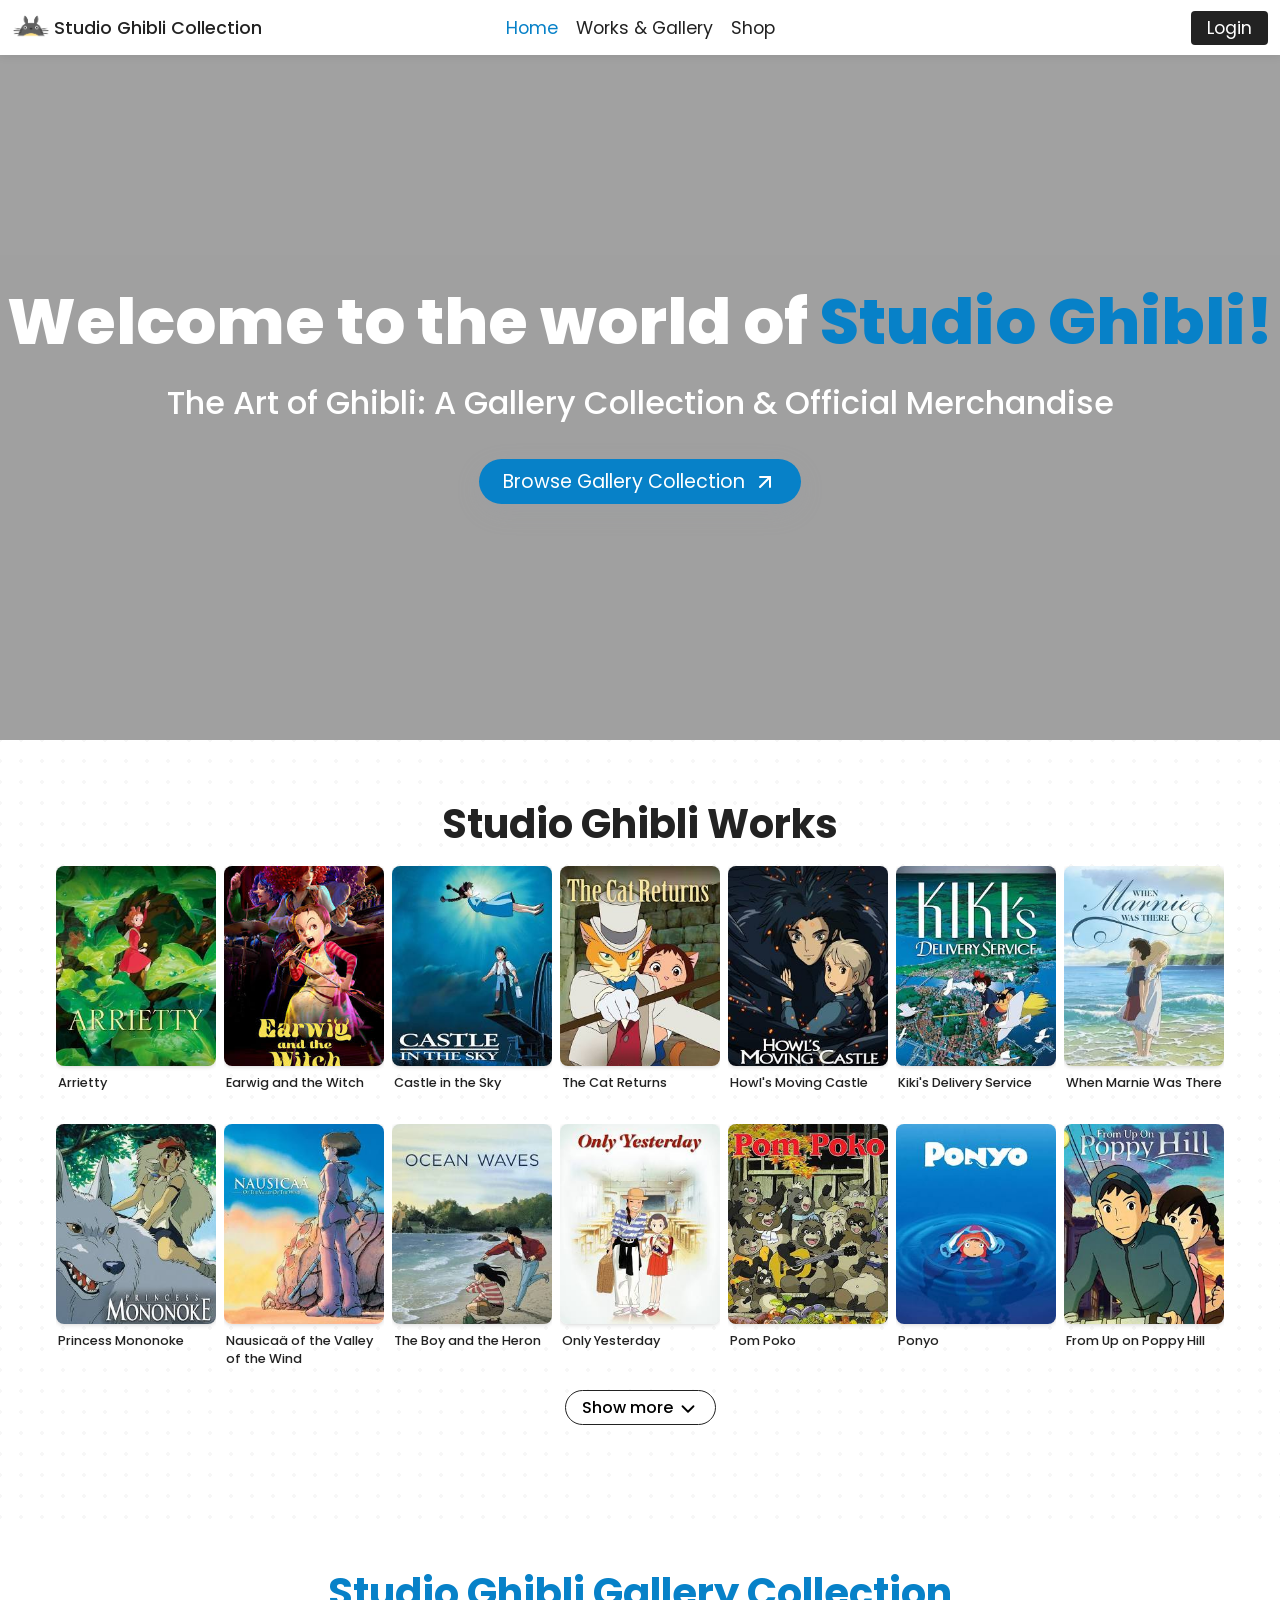
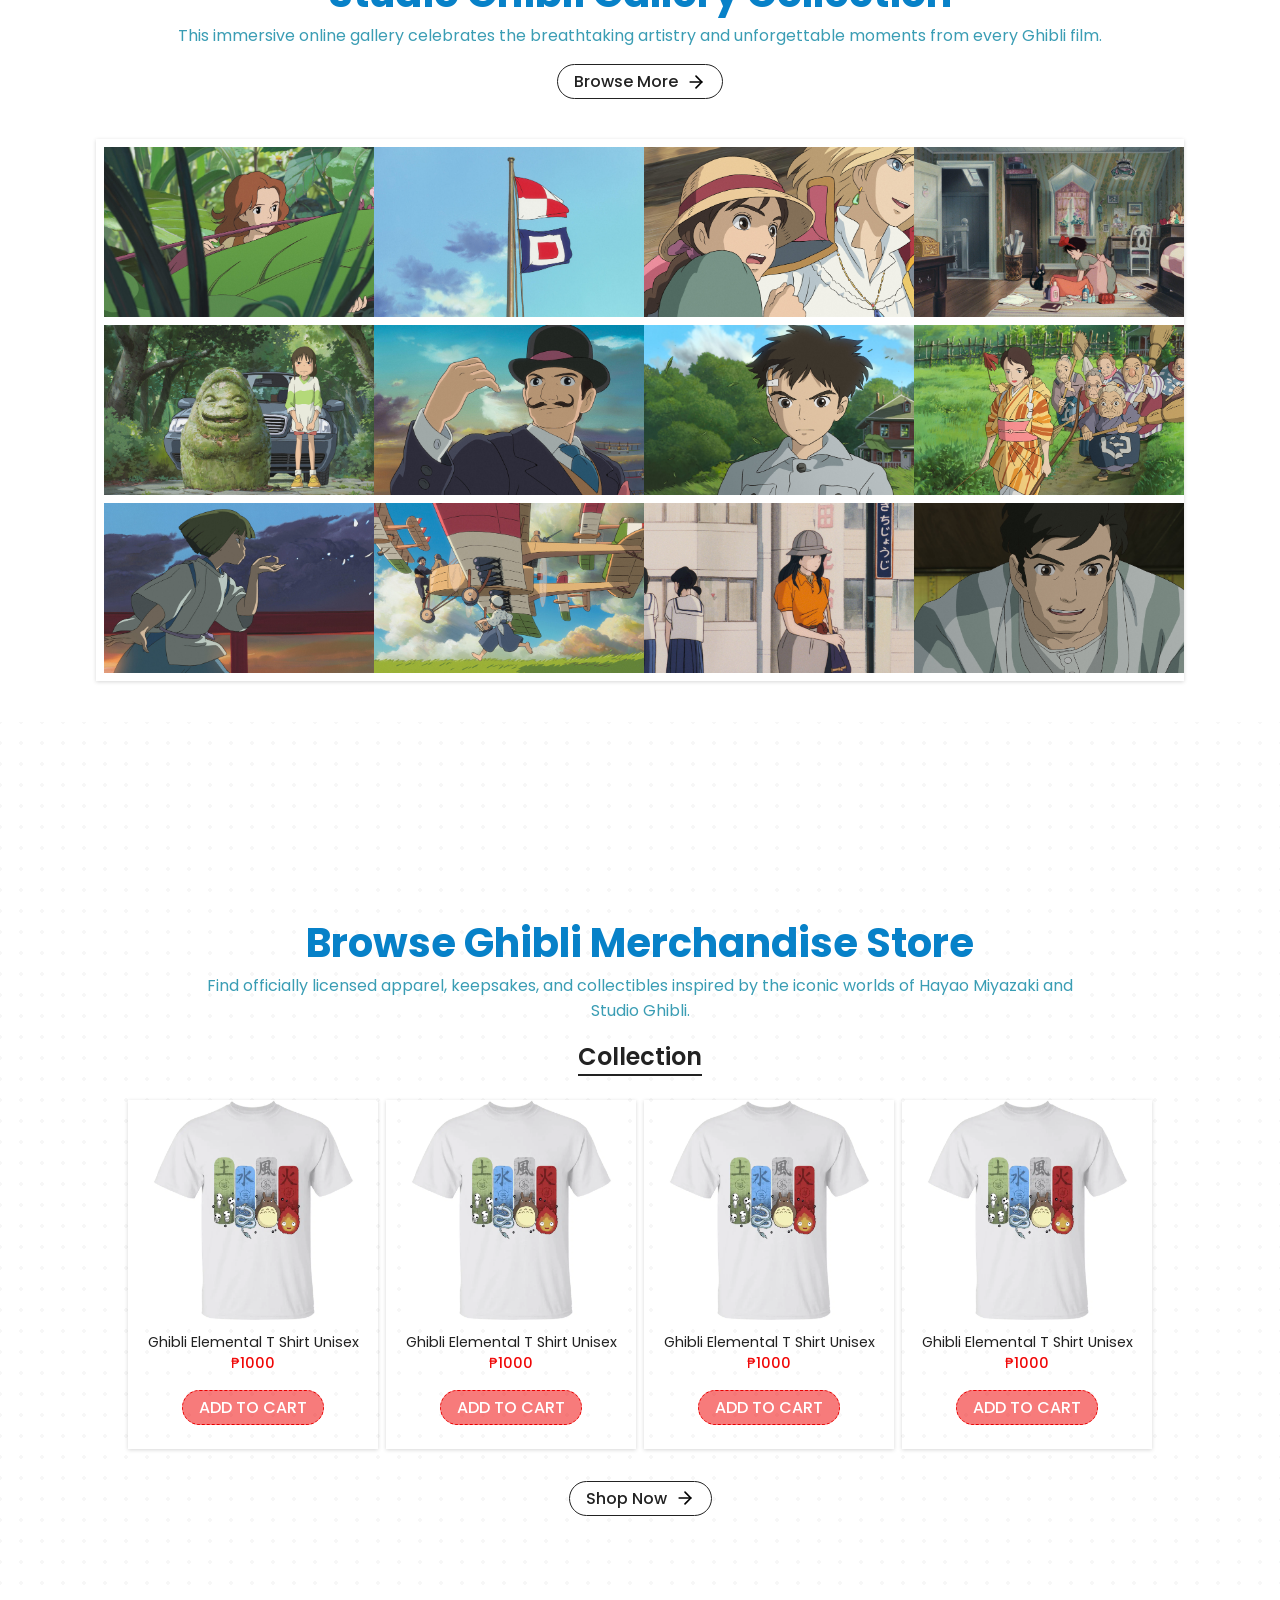
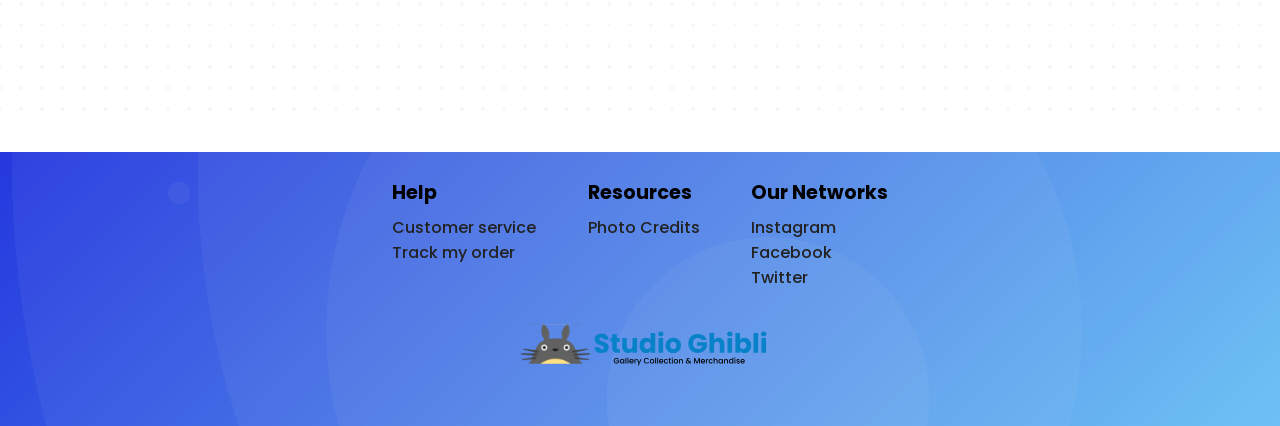
==== commit 47c3f197: "Change website design" ====
--- a/index.html
+++ b/index.html
@@ -4,316 +4,428 @@
 <head>
     <meta charset="UTF-8">
     <meta name="viewport" content="width=device-width, initial-scale=1.0">
-    <link rel="stylesheet" href="css/main.css">
+    <link rel="stylesheet" href="css/home.css">
+    <link rel="stylesheet" href="css/nav-footer.css">
     <link rel="icon" sizes="32x32" href="assets/icons/logo.svg" type="image/x-icon">
     <title>Studio Ghibli</title>
 </head>
 
 <body>
-    <nav class="flex row">
-        <div class="logo"> </div>
-        <ul class="nav flex row">
-            <li>Studio Ghibli</li>
-            <li><a id="home" href="index.html">Home</a></li>
-            <li><a id="works-gallery" href="">Works & Gallery</a></li>
-            <li><a id="merchandise" href="">Store</a></li>
-            <li> <a id="signup-login" href="">Login</a></li>
-        </ul>
+    <nav>
+        <div class="left">
+            <img src="assets/img/totoro-logo-c.png" width="38" height="38" alt="">
+            <a href="landing_page.html">Studio Ghibli Collection</a>
+        </div>
+        <div class="center">
+            <a id="home" href="index.html">Home</a>
+            <a id="works-gallery" href="">Works & Gallery</a>
+            <a id="shop" href="">Shop</a>
+        </div>
+        <div class="right">
+            <a id="login" href="">Login</a>
+        </div>
     </nav>
 
-    <main class="flex col">
-        <header class="bg flex col">
-            <div class="bg-content flex col">
-                <div class="context flex col">
-                    <h1 class="headline">Welcome to the world of <span>Studio Ghibli!</span></h1>
-                    <p class="headline-2">The Art of Ghibli: A Gallery Collection & Official Merchandise </p>
-                    <p class="subtitle">
-                        Explore Our Collection & Shop and Immerse Yourself in Ghibli.
-                    </p>
-                </div>
-                <button>Explore our Gallery & Shop </button>
-            </div>
-        </header>
-
-
-        <div class="fav-film-container flex col">
-            <div class="headline-2 ">
-                Most <em class="red">favorite</em> Studio Ghibli films of all time
-            </div>
-
-            <div class="films flex row">
-                <div class="movie-descrip one flex col">
-                    <p class="movie-title"><span class="number-film">1.</span> Spirited Away</p>
-                    <p>In this animated feature by noted Japanese director Hayao Miyazaki, 10-year-old Chihiro (Rumi
-                        Hiiragi) and her parents (Takashi Naitô, Yasuko Sawaguchi) stumble upon a seemingly abandoned
-                        amusement park. After her mother and father are turned into giant pigs, Chihiro meets the
-                        mysterious Haku (Miyu Irino), who explains that the park is a resort for supernatural beings who
-                        need a break from their time spent in the earthly realm, and that she must work there to free
-                        herself and her parents.</p>
-                    <p><strong>Release date: </strong>July 20, 2001 (Japan)</p>
-                    <p><strong>Director: </strong>Hayao Miyazaki</p>
-                    <button class="flex row">
-                        View Gallery
-                        <img src="assets/icons/bx-right-arrow-alt.svg" alt="">
+    <header class="bg flex col">
+        <div class="bg-content flex col">
+            <div class="context flex col">
+                <h1 class="headline">Welcome to the world of <span>Studio Ghibli!</span></h1>
+                <p class="headline-2">The Art of Ghibli: A Gallery Collection & Official Merchandise </p>
+            </div>
+            <button id="gallery-bttn" class="flex row">
+                Browse Gallery Collection
+                <img src="assets/icons/arrow-up-right-w.svg" alt="">
+            </button>
+        </div>
+    </header>
+
+
+    <section class="works flex col">
+         <p>Studio Ghibli Works</p>
+        <div class="works-list-container">
+            <div class="film flex col">
+                <img class="film-poster" src="assets/img/Official_poster/arrietty-poster.jpg" alt="">
+                <p class="film-title">Arrietty</p>
+            </div>
+            <div class="film flex col">
+                <img class="film-poster" src="assets/img/Official_poster/aya1.jpg" alt="">
+                <p class="film-title">Earwig and the Witch</p>
+            </div>
+            <div class="film flex col">
+                <img class="film-poster" src="assets/img/Official_poster/castle.jpg" alt="">
+                <p class="film-title">Castle in the Sky</p>
+            </div>
+            <div class="film flex col">
+                <img class="film-poster" src="assets/img/Official_poster/cat.jpg" alt="">
+                <p class="film-title">The Cat Returns</p>
+            </div>
+            <div class="film flex col">
+                <img class="film-poster" src="assets/img/Official_poster/howls-poster.jpg" alt="">
+                <p class="film-title">Howl's Moving Castle</p>
+            </div>
+            <div class="film flex col">
+                <img class="film-poster" src="assets/img/Official_poster/kiki.jpg" alt="">
+                <p class="film-title">Kiki's Delivery Service	</p>
+            </div>
+            <div class="film flex col">
+                <img class="film-poster" src="assets/img/Official_poster/marnie.jpg" alt="">
+                <p class="film-title">When Marnie Was There</p>
+            </div>
+            <div class="film flex col">
+                <img class="film-poster" src="assets/img/Official_poster/mononoke.jpg" alt="">
+                <p class="film-title">Princess Mononoke</p>
+            </div>
+            <div class="film flex col">
+                <img class="film-poster" src="assets/img/Official_poster/nausicaa.jpg" alt="">
+                <p class="film-title">Nausicaä of the Valley of the Wind</p>
+            </div>
+            <div class="film flex col">
+                <img class="film-poster" src="assets/img/Official_poster/ocean-waves-poster.jpg" alt="">
+                <p class="film-title">The Boy and the Heron	</p>
+            </div>
+            <div class="film flex col">
+                <img class="film-poster" src="assets/img/Official_poster/only-yesterday.jpg" alt="">
+                <p class="film-title">Only Yesterday</p>
+            </div>
+            <div class="film flex col">
+                <img class="film-poster" src="assets/img/Official_poster/pompoko.jpg" alt="">
+                <p class="film-title">Pom Poko</p>
+            </div>
+            <div class="film flex col">
+                <img class="film-poster" src="assets/img/Official_poster/ponyo-poster.jpg" alt="">
+                <p class="film-title">Ponyo</p>
+            </div>
+            <div class="film flex col">
+                <img class="film-poster" src="assets/img/Official_poster/poppy-hill-poster.jpg" alt="">
+                <p class="film-title">From Up on Poppy Hill</p>
+            </div>
+            <div class="film flex col">
+                <img class="film-poster" src="assets/img/Official_poster/porco.jpg" alt="">
+                <p class="film-title">Porco Rosso</p>
+            </div>
+            <div class="film flex col">
+                <img class="film-poster" src="assets/img/Official_poster/princess-kaguya.jpg" alt="">
+                <p class="film-title">The Tale of the Princess Kaguya</p>
+            </div>
+            <div class="film flex col">
+                <img class="film-poster" src="assets/img/Official_poster/red-turtle.jpg" alt="">
+                <p class="film-title">Nausicaä of the Valley of the Wind</p>
+            </div>
+            <div class="film flex col">
+                <img class="film-poster" src="assets/img/Official_poster/spirited-away-poster.jpg" alt="">
+                <p class="film-title">Spirited Away</p>
+            </div>
+            <div class="film flex col">
+                <img class="film-poster" src="assets/img/Official_poster/tales.jpg" alt="">
+                <p class="film-title">Tales from Earthsea</p>
+            </div>
+            <div class="film flex col">
+                <img class="film-poster" src="assets/img/Official_poster/tbath.jpg" alt="">
+                <p class="film-title">The Boy and the Heron	</p>
+            </div>
+            <div class="film flex col">
+                <img class="film-poster" src="assets/img/Official_poster/totoro.jpg" alt="">
+                <p class="film-title">My Neighbor Totoro</p>
+            </div>
+            <div class="film flex col">
+                <img class="film-poster" src="assets/img/Official_poster/whisper.jpg" alt="">
+                <p class="film-title">Whisper of the Heart</p>
+            </div>
+            <div class="film flex col">
+                <img class="film-poster" src="assets/img/Official_poster/wind-rises-poster.jpg" alt="">
+                <p class="film-title">The Wind Rises</p>
+            </div>
+            <div class="film flex col">
+                <img class="film-poster" src="assets/img/Official_poster/yamadas.jpg" alt="">
+                <p class="film-title">My Neighbors the Yamadas</p>
+            </div>
+            <div class="film flex col">
+                <img class="film-poster" src="assets/img/grave_of_the_firelies/grave-of-the-fireflies-poster.jpg" alt="">
+                <p class="film-title">Grave of the Fireflies</p>
+            </div>
+        </div>
+        <button id="g-show-more-bttn" class="flex row">
+            Show more
+            <img src="assets/icons/chevron-down.svg" alt="">
+        </button>
+        <button id="g-show-less-bttn" class="flex row">
+            Show less
+        </button>
+    </section>
+
+
+
+    <section class="gallery-part flex col">
+        <p class="maintext">
+            Studio Ghibli Gallery Collection
+        </p>
+        <p class="subtext">
+            This immersive online gallery celebrates the breathtaking artistry and unforgettable moments from every
+            Ghibli film.
+        </p>
+        <button id="gallery-bttn" class="flex row">
+            Browse More
+            <img src="assets/icons/arrow-right-b.svg" alt="">
+        </button>
+        <div class="gallery-container">
+            <div class="img-container flex">
+                <img id="ghibli-img" src="assets/img/arrietty/karigurashi003.jpg" alt="">
+                <div class="ImgHovered flex col">
+                    <p class="image-name">Borrower Arrietty</p>
+                    <div class="bttns flex row">
+                        <button class="view-bttn">
+                            View
+                        </button>
+                        <button id="download-bttn" class="download-bttn">
+                            Download
+                        </button>
+                    </div>
+                </div>
+            </div>
+            <div class="img-container flex">
+                <img id="ghibli-img" src="assets/img/from_poppy_hill/kokurikozaka002.jpg" alt="">
+                <div class="ImgHovered flex col">
+                    <p class="image-name">From Poppy Hill</p>
+                    <div class="bttns flex row">
+                        <button class="view-bttn">
+                            View
+                        </button>
+                        <button id="download-bttn" class="download-bttn">
+                            Download
+                        </button>
+                    </div>
+                </div>
+            </div>
+            <div class="img-container flex">
+                <img id="ghibli-img" src="assets/img/howls_moving_castle/howl003.jpg" alt="">
+                <div class="ImgHovered flex col">
+                    <p class="image-name">Howl's Moving Castle</p>
+                    <div class="bttns flex row">
+                        <button class="view-bttn">
+                            View
+                        </button>
+                        <button id="download-bttn" class="download-bttn">
+                            Download
+                        </button>
+                    </div>
+                </div>
+            </div>
+            <div class="img-container flex">
+                <img id="ghibli-img" src="assets/img/kikis_delivery/majo004.jpg" alt="">
+                <div class="ImgHovered flex col">
+                    <p class="image-name">Kiki's Delivery Service</p>
+                    <div class="bttns flex row">
+                        <button class="view-bttn">
+                            View
+                        </button>
+                        <button id="download-bttn" class="download-bttn">
+                            Download
+                        </button>
+                    </div>
+                </div>
+            </div>
+            <div class="img-container flex">
+                <img id="ghibli-img" src="assets/img/spirited_away/chihiro002.jpg" alt="">
+                <div class="ImgHovered flex col">
+                    <p class="image-name">Spirited Away</p>
+                    <div class="bttns flex row">
+                        <button class="view-bttn">
+                            View
+                        </button>
+                        <button id="download-bttn" class="download-bttn">
+                            Download
+                        </button>
+                    </div>
+                </div>
+            </div>
+            <div class="img-container flex">
+                <img id="ghibli-img" src="assets/img/wind_rises/kazetachinu003.jpg" alt="">
+                <div class="ImgHovered flex col">
+                    <p class="image-name">The Wind Rises</p>
+                    <div class="bttns flex row">
+                        <button class="view-bttn">
+                            View
+                        </button>
+                        <button id="download-bttn" class="download-bttn">
+                            Download
+                        </button>
+                    </div>
+                </div>
+            </div>
+            <div class="img-container flex">
+                <img id="ghibli-img" src="assets/img/how_do_you_live/kimitachi003.jpg" alt="">
+                <div class="ImgHovered flex col">
+                    <p class="image-name">The Boy and the Heron</p>
+                    <div class="bttns flex row">
+                        <button class="view-bttn">
+                            View
+                        </button>
+                        <button id="download-bttn" class="download-bttn">
+                            Download
+                        </button>
+                    </div>
+                </div>
+            </div>
+            <div class="img-container flex">
+                <img id="ghibli-img" src="assets/img/how_do_you_live/kimitachi004.jpg" alt="">
+                <div class="ImgHovered flex col">
+                    <p class="image-name">The Boy and the Heron</p>
+                    <div class="bttns flex row">
+                        <button class="view-bttn">
+                            View
+                        </button>
+                        <button id="download-bttn" class="download-bttn">
+                            Download
+                        </button>
+                    </div>
+                </div>
+            </div>
+            <div class="img-container flex">
+                <img id="ghibli-img" src="assets/img/spirited_away/chihiro005.jpg" alt="">
+                <div class="ImgHovered flex col">
+                    <p class="image-name">Spirited Away</p>
+                    <div class="bttns flex row">
+                        <button class="view-bttn">
+                            View
+                        </button>
+                        <button id="download-bttn" class="download-bttn">
+                            Download
+                        </button>
+                    </div>
+                </div>
+            </div>
+            <div class="img-container flex">
+                <img id="ghibli-img" src="assets/img/wind_rises/kazetachinu002.jpg" alt="">
+                <div class="ImgHovered flex col">
+                    <p class="image-name">The Wind Rises</p>
+                    <div class="bttns flex row">
+                        <button class="view-bttn">
+                            View
+                        </button>
+                        <button id="download-bttn" class="download-bttn">
+                            Download
+                        </button>
+                    </div>
+                </div>
+            </div>
+            <div class="img-container flex">
+                <img id="ghibli-img" src="assets/img/i_can_hear_the_sea/umi001.jpg" alt="">
+                <div class="ImgHovered flex col ">
+                    <p class="image-name">I Can Hear The Sea</p>
+                    <div class="bttns flex row">
+                        <button class="view-bttn">
+                            View
+                        </button>
+                        <button id="download-bttn" class="download-bttn">
+                            Download
+                        </button>
+                    </div>
+                </div>
+            </div>
+            <div class="img-container flex">
+                <img id="ghibli-img" src="assets/img/how_do_you_live/kimitachi005.jpg" alt="">
+                <div class="ImgHovered flex col">
+                    <p class="image-name">The Boy and the Heron</p>
+                    <div class="bttns flex row">
+                        <button class="view-bttn">
+                            View
+                        </button>
+                        <button id="download-bttn" class="download-bttn">
+                            Download
+                        </button>
+                    </div>
+                </div>
+            </div>
+        </div>
+    </section>
+
+    <section class="merch-part flex col">
+        <p class="maintext">
+            Browse Ghibli Merchandise Store
+        </p>
+        <p class="subtext"> Find officially
+            licensed apparel, keepsakes, and collectibles inspired by the iconic worlds of Hayao Miyazaki and Studio
+            Ghibli.
+        </p>
+        <section class="collection flex col">
+            <p>Collection</p>
+            <div class="prod-container">
+                <div class="prod flex col">
+                    <img src="assets/img/merch/ghibli-elemental-tshirt-w.png" alt="" id="merch-item">
+                <div class="prod-bttm flex col">
+                    <a id="merch-name">Ghibli Elemental T Shirt Unisex</a>
+                <p id="merch-price">&#8369;1000</p>
+                <button id="add-to-cart-bttn">
+                    ADD TO CART
+                </button>
+                </div>
+                
+                </div>
+                <div class="prod flex col">
+                    <img src="assets/img/merch/ghibli-elemental-tshirt-w.png" alt="" id="merch-item">
+                    <div class="prod-bttm flex col">
+                        <a id="merch-name">Ghibli Elemental T Shirt Unisex</a>
+                    <p id="merch-price">&#8369;1000</p>
+                    <button id="add-to-cart-bttn">
+                        ADD TO CART
                     </button>
-                </div>
-                <video controls>
-                    <source src="assets/video/SPIRITED AWAY _ Official English Trailer.mp4" type="video/mp4">
-                </video>
-            </div>
-
-            <div class="films  flex row">
-                <div class="movie-descrip two flex col">
-                    <p class="movie-title"><span class="number-film">2.</span> Grave of the Fireflies</p>
-                    <p>A devastating meditation on the human cost of war, this animated tale follows Seita (Tsutomu
-                        Tatsumi), a teenager charged with the care of his younger sister, Setsuko (Ayano Shiraishi),
-                        after an American firebombing during World War II separates the two children from their parents.
-                        Their tale of survival is as heartbreaking as it is true to life. The siblings rely completely
-                        on each other and struggle against all odds to stay together and stay alive.</p>
-                    <p><strong>Release date: </strong> April 16, 1988 (Japan)</p>
-                    <p><strong>Director: </strong>Isao Takahata</p>
-                    <button class="flex row">
-                        View Gallery
-                        <img src="assets/icons/bx-right-arrow-alt.svg" alt="">
+                    </div>
+                </div>
+                <div class="prod flex col">
+                    <img src="assets/img/merch/ghibli-elemental-tshirt-w.png" alt="" id="merch-item">
+                    <div class="prod-bttm flex col">
+                        <a id="merch-name">Ghibli Elemental T Shirt Unisex</a>
+                    <p id="merch-price">&#8369;1000</p>
+                    <button id="add-to-cart-bttn">
+                        ADD TO CART
                     </button>
-                </div>
-                <video controls>
-                    <source src="assets/video/Grave of the Fireflies - Official Trailer.mp4" type="video/mp4">
-                </video>
-            </div>
-        </div>
-
-
-
-        <section class="gallery-part flex col">
-            <p class="maintext">
-                Explore Studio Ghibli Gallery
-            </p>
-            <p class="subtext">
-                This immersive online gallery celebrates the breathtaking artistry and unforgettable moments from every
-                Ghibli film.
-            </p>
-            <button class="flex row">
-                Explore Gallery
-                <img src="assets/icons/bxs-chevron-right.svg" alt="">
-            </button>
-            <div class="gallery-container">
-                <div class="img-container flex">
-                    <img id="ghibli-img" src="assets/img/arrietty/karigurashi003.jpg" alt="">
-                    <div class="ImgHovered flex col">
-                        <p class="image-name">Borrower Arrietty</p>
-                            <div class="bttns flex row">
-                                <button class="view-bttn">
-                                    View
-                                </button>
-                                <button id="download-bttn" class="download-bttn">
-                                    Download
-                                </button>
-                            </div>
-                    </div>
-                </div>
-                <div class="img-container flex">
-                    <img id="ghibli-img" src="assets/img/from_poppy_hill/kokurikozaka002.jpg" alt="">
-                    <div class="ImgHovered flex col">
-                        <p class="image-name">From Poppy Hill</p>
-                        <div class="bttns flex row">
-                            <button class="view-bttn">
-                                View
-                            </button>
-                            <button id="download-bttn" class="download-bttn">
-                                Download
-                            </button>
-                        </div>
-                    </div>
-                </div>
-                <div class="img-container flex">
-                    <img id="ghibli-img" src="assets/img/howls_moving_castle/howl003.jpg" alt="">
-                    <div class="ImgHovered flex col">
-                        <p class="image-name">Howl's Moving Castle</p>
-                        <div class="bttns flex row">
-                            <button class="view-bttn">
-                                View
-                            </button>
-                            <button id="download-bttn" class="download-bttn">
-                                Download
-                            </button>
-                        </div>
-                    </div>
-                </div>
-                <div class="img-container flex">
-                    <img id="ghibli-img" src="assets/img/kikis_delivery/majo004.jpg" alt="">
-                    <div class="ImgHovered flex col">
-                        <p class="image-name">Kiki's Delivery Service</p>
-                        <div class="bttns flex row">
-                            <button class="view-bttn">
-                                View
-                            </button>
-                            <button id="download-bttn" class="download-bttn">
-                                Download
-                            </button>
-                        </div>
-                    </div>
-                </div>
-                <div class="img-container flex">
-                    <img id="ghibli-img" src="assets/img/spirited_away/chihiro002.jpg" alt="">
-                    <div class="ImgHovered flex col">
-                        <p class="image-name">Spirited Away</p>
-                        <div class="bttns flex row">
-                            <button class="view-bttn">
-                                View
-                            </button>
-                            <button id="download-bttn" class="download-bttn">
-                                Download
-                            </button>
-                        </div>
-                    </div>
-                </div>
-                <div class="img-container flex">
-                    <img id="ghibli-img" src="assets/img/wind_rises/kazetachinu003.jpg" alt="">
-                    <div class="ImgHovered flex col">
-                        <p class="image-name">The Wind Rises</p>
-                        <div class="bttns flex row">
-                            <button class="view-bttn">
-                                View
-                            </button>
-                            <button id="download-bttn" class="download-bttn">
-                                Download
-                            </button>
-                        </div>
-                    </div>
-                </div>
-                <div class="img-container flex">
-                    <img id="ghibli-img" src="assets/img/how_do_you_live/kimitachi003.jpg" alt="">
-                    <div class="ImgHovered flex col">
-                        <p class="image-name">The Boy and the Heron</p>
-                        <div class="bttns flex row">
-                            <button class="view-bttn">
-                                View
-                            </button>
-                            <button id="download-bttn" class="download-bttn">
-                                Download
-                            </button>
-                        </div>
-                    </div>
-                </div>
-                <div class="img-container flex">
-                    <img id="ghibli-img" src="assets/img/how_do_you_live/kimitachi004.jpg" alt="">
-                    <div class="ImgHovered flex col">
-                        <p class="image-name">The Boy and the Heron</p>
-                        <div class="bttns flex row">
-                            <button class="view-bttn">
-                                View
-                            </button>
-                            <button id="download-bttn" class="download-bttn">
-                                Download
-                            </button>
-                        </div>
-                    </div>
-                </div>
-                <div class="img-container flex">
-                    <img id="ghibli-img" src="assets/img/spirited_away/chihiro005.jpg" alt="">
-                    <div class="ImgHovered flex col">
-                        <p class="image-name">Spirited Away</p>
-                        <div class="bttns flex row">
-                            <button class="view-bttn">
-                                View
-                            </button>
-                            <button id="download-bttn" class="download-bttn">
-                                Download
-                            </button>
-                        </div>
-                    </div>
-                </div>
-                <div class="img-container flex">
-                    <img id="ghibli-img" src="assets/img/wind_rises/kazetachinu002.jpg" alt="">
-                    <div class="ImgHovered flex col">
-                        <p class="image-name">The Wind Rises</p>
-                        <div class="bttns flex row">
-                            <button class="view-bttn">
-                                View
-                            </button>
-                            <button id="download-bttn" class="download-bttn">
-                                Download
-                            </button>
-                        </div>
-                    </div>
-                </div>
-                <div class="img-container flex">
-                    <img id="ghibli-img" src="assets/img/i_can_hear_the_sea/umi001.jpg" alt="">
-                    <div class="ImgHovered flex col ">
-                        <p class="image-name">I Can Hear The Sea</p>
-                        <div class="bttns flex row">
-                            <button class="view-bttn">
-                                View
-                            </button>
-                            <button id="download-bttn" class="download-bttn">
-                                Download
-                            </button>
-                        </div>
-                    </div>
-                </div>
-                <div class="img-container flex">
-                    <img id="ghibli-img" src="assets/img/how_do_you_live/kimitachi005.jpg" alt="">
-                    <div class="ImgHovered flex col">
-                        <p class="image-name">The Boy and the Heron</p>
-                        <div class="bttns flex row">
-                            <button class="view-bttn">
-                                View
-                            </button>
-                            <button id="download-bttn" class="download-bttn">
-                                Download
-                            </button>
-                        </div>
+                    </div>
+                </div>
+                <div class="prod flex col">
+                    <img src="assets/img/merch/ghibli-elemental-tshirt-w.png" alt="" id="merch-item">
+                    <div class="prod-bttm flex col">
+                        <a id="merch-name">Ghibli Elemental T Shirt Unisex</a>
+                    <p id="merch-price">&#8369;1000</p>
+                    <button id="add-to-cart-bttn">
+                        ADD TO CART
+                    </button>
                     </div>
                 </div>
             </div>
         </section>
-
-        <section class="about merch flex row">
-            <div class="headline">Our curated merchandise store allows you to take a piece of the magic home with you.
-            </div>
-            <div class="about-w-nav flex col">
-                <div class="descrip"> Find officially licensed apparel, keepsakes, and collectibles inspired by the
-                    iconic worlds of Hayao Miyazaki and Studio Ghibli.</div>
-                <button class="to-merch flex row">
-                    Explore Merchandise
-                    <img src="assets/icons/bx-right-arrow-alt.svg" alt="">
-                </button>
-            </div>
-        </section>
-
-        <footer class="flex col">
-            <p>Want to get in touch? Subscribe!</p>
-            <div class="subscription flex row">
-                <input type="email" name="email" id="email" placeholder="Email">
-                <button type="button">Subscribe</button>
-            </div>
-            <div class="after-subscrip flex row">
-                <div class="links flex col">
-                    <p>Help</p>
-                    <ul>
-                        <li><a href="">Customer service</a></li>
-                        <li><a href="">Track my orde</a>r</li>
-                    </ul>
-                </div>
-                <div class="links flex col">
-                    <p>Resources</p>
-                    <ul>
-                        <li><a href="">Photo Credits</a> </li>
-                    </ul>
-                </div>
-                <div class="links flex col">
-                    <p>Our Networks</p>
-                    <ul>
-                        <li><a href="">Instagram</a></li>
-                        <li><a href="">Facebook</a></li>
-                        <li><a href="">Twitter</a></li>
-                    </ul>
-                </div>
-            </div>
-            <img src="assets/icons/logo2.svg" alt="">
-        </footer>
-    </main>
-    <script src="scripts/main.js"></script>
+        <button id="shop-bttn" class="flex row">
+            Shop Now
+            <img src="assets/icons/arrow-right-b.svg" alt="">
+        </button>
+    </section>
+
+    <footer class="flex col">
+        <div class="first-col flex row">
+            <div class="links flex col">
+                <p>Help</p>
+                <ul>
+                    <li><a href="">Customer service</a></li>
+                    <li><a href="">Track my order</a></li>
+                </ul>
+            </div>
+            <div class="links flex col">
+                <p>Resources</p>
+                <ul>
+                    <li><a href="">Photo Credits</a> </li>
+                </ul>
+            </div>
+            <div class="links flex col">
+                <p>Our Networks</p>
+                <ul>
+                    <li><a href="">Instagram</a></li>
+                    <li><a href="">Facebook</a></li>
+                    <li><a href="">Twitter</a></li>
+                </ul>
+            </div>
+        </div>
+        <img src="assets/icons/logo2.svg" alt="">
+    </footer>
+    <script src="scripts/index-script.js"></script>
 </body>
+
 </html>
--- a/css/home.css
+++ b/css/home.css
@@ -0,0 +1,385 @@
+@import url('https://fonts.googleapis.com/css2?family=Poppins:ital,wght@0,100;0,200;0,300;0,400;0,500;0,600;0,700;0,800;0,900;1,100;1,200;1,300;1,400;1,500;1,600;1,700;1,800;1,900&display=swap');
+
+:root{
+    /* Gradients */
+
+    --white-bg: repeating-radial-gradient(circle at center center, transparent 0px, transparent 13px,rgba(0,0,0,0.03) 13px, rgba(0,0,0,0.03) 24px,transparent 24px, transparent 62px,rgba(0,0,0,0.03) 62px, rgba(0,0,0,0.03) 96px),repeating-radial-gradient(circle at center center, rgb(255,255,255) 0px, rgb(255,255,255) 14px,rgb(255,255,255) 14px, rgb(255,255,255) 18px,rgb(255,255,255) 18px, rgb(255,255,255) 28px,rgb(255,255,255) 28px, rgb(255,255,255) 32px); 
+    --bg-size-white-bg: 21px 21px;
+
+    --blue-bg:  radial-gradient(circle at 85% 1%, hsla(190,0%,93%,0.05) 0%, hsla(190,0%,93%,0.05) 96%,transparent 96%, transparent 100%),radial-gradient(circle at 14% 15%, hsla(190,0%,93%,0.05) 0%, hsla(190,0%,93%,0.05) 1%,transparent 1%, transparent 100%),radial-gradient(circle at 60% 90%, hsla(190,0%,93%,0.05) 0%, hsla(190,0%,93%,0.05) 20%,transparent 20%, transparent 100%),radial-gradient(circle at 79% 7%, hsla(190,0%,93%,0.05) 0%, hsla(190,0%,93%,0.05) 78%,transparent 78%, transparent 100%),radial-gradient(circle at 55% 65%, hsla(190,0%,93%,0.05) 0%, hsla(190,0%,93%,0.05) 52%,transparent 52%, transparent 100%),linear-gradient(135deg, rgb(37, 56, 222),rgb(96, 189, 244)); 
+
+    --light-blue:  linear-gradient(to bottom, #ffffff5c 40%, #dcf1ff5b 90%);
+}
+*{
+    font-family: "Poppins", sans-serif;
+    margin:0;
+    padding:0;
+    box-sizing: border-box;
+}
+a{
+    text-decoration: none;
+    color:inherit;
+}
+button{
+    cursor: pointer;
+}
+.flex{
+    display: flex;
+}
+.row{
+    flex-direction: row;
+}
+.col{
+    flex-direction: column;
+}
+ul{
+    list-style: none;
+
+}
+body{
+    background-image: #ffffff;
+
+}
+
+nav .center a:first-child{
+    color: #0781c8;
+}
+
+
+/* ----- Header Part ----- */
+
+.bg{
+    position: relative;
+    width:100%;
+    height: 740px;
+    overflow: hidden;
+    z-index: 1;
+    background: url(../assets/img/ghib.png) no-repeat center;
+    background-size:cover;
+}
+.bg-content{
+    width: 100%;
+    height: 100%;
+    background-color: #2222226d;
+    justify-content:center;
+    align-items: center;
+    padding: 1.8% 0;
+}
+
+.bg button{
+    padding: 0.5rem 1.5rem;
+    font-size: 1.2rem;
+    border-radius: 25px;
+    border:none;
+    color:#ffffff;
+    background-color: #0781c8;
+    box-shadow: rgba(149, 157, 165, 0.2) 0px 8px 24px;
+    align-items: center;
+    gap:8px;
+}
+.bg button:hover{
+    background-color: #0773b1;
+}
+.context{
+    margin-bottom: 2em;
+}
+h1{ 
+    display: block;
+    text-align: center;
+    font-size: 4rem;
+    font-weight: 800;
+    color: #ffffff;
+    width:100%;
+    height: 80px;
+    margin:3% 0 2% 0;
+}
+h1 span{
+    color:#0781c8;
+}
+
+.context p{
+    text-align: center;
+}
+.context .headline-2{
+    font-size: 2rem;
+    font-weight: 500;
+    color: #ffffff;
+}
+
+/* ----- Second Section -----*/
+
+.works{
+    padding:54px 120px;
+    height: auto;
+    align-items: center;
+    gap:8px;
+    background: var(--white-bg);
+    background-size: var(--bg-size-white-bg);
+    position: relative;
+}
+
+.works  p{
+    font-size: 2.5rem;
+    font-weight: 700;
+    color:#222222;
+}
+
+.works .works-list-container{
+    display: grid;
+    grid-template-columns: repeat(7,auto);
+    gap:8px;
+    justify-content: center;
+    align-items: center;
+    overflow: hidden;
+    height: 520px;
+    padding: 4px;
+    transition: height 0.15s ease-in;
+}
+.works .works-list-container.showmore{
+    height: 1025px;
+}
+.works .works-list-container .film{
+    overflow: hidden;
+    gap:8px;
+    height: 250px;
+    width: 160px;
+    cursor: pointer;
+}
+.works .works-list-container .film p{
+    font-size: 0.8rem;
+    font-weight: 500;
+    width: fit-content;
+    overflow: hidden;
+    height: 40px;
+    word-break: break-all;
+    word-wrap: break-word;
+    padding: 0 2px;
+}
+
+.works .works-list-container .film img{
+    width: 160px;
+    height: 200px;
+    box-shadow:0px 1px 4px rgba(0, 0, 0, 0.16) ;
+    object-fit: cover;
+    border-radius: 0.5rem;
+}
+
+.works button{
+    align-items: end;
+    padding: 4px 16px;
+    font-size: 1rem;
+    font-weight: 500;
+    gap:4px;
+    border-radius: 20px;
+    border:1px solid #222222;
+    background-color: #ffffff;
+}
+
+.works #g-show-more-bttn.showless{
+    visibility: visible;
+}
+.works #g-show-more-bttn.showmore{
+    visibility: hidden;
+}
+
+.works #g-show-less-bttn{
+    visibility: hidden;
+}
+.works #g-show-less-bttn.showmore {
+    visibility: visible;
+}
+.works button:hover{
+    background-color: #f0f0f0;
+
+}
+.works button img{
+    height: 22px;
+}
+/* ----- Third Section */
+
+.gallery-part{
+    align-items: center;
+    justify-content: center;
+    width: auto;
+    height:800px;
+}
+.gallery-part .maintext, .merch-part .maintext{
+    color:#0781c8;
+    font-size: 2.5rem;
+    font-weight: 700;
+
+}
+.gallery-part .subtext, .merch-part .subtext{
+    color:#3a9db4;
+}
+
+.gallery-part button, .merch-part button{
+    align-items: center;
+    width:fit-content;
+    font-size: 1rem;
+    font-weight: 500;
+    padding: 4px 16px;
+    border:none;
+    border-radius: 20px;
+    background-color: #ffffff;
+    margin: 16px 0;
+    color:#222222;
+    border: 1px solid #222222;
+    gap:8px;
+}
+.gallery-part button:hover, .merch-part button:hover{
+    background-color: #2222221b;
+}
+.gallery-part button img, .merch-part button img{
+    width:20px;
+}
+.gallery-container{
+    box-shadow:0px 1px 4px rgba(0, 0, 0, 0.16) ;
+}
+
+.gallery-part .gallery-container, .merch-part .merch-container{
+    display:grid;
+    justify-content: center;
+    grid-template-columns:repeat(4,auto) ;
+    grid-template-rows:auto auto auto;
+    gap:8px;
+    width: 85%;
+    height: auto;
+    overflow: hidden;
+    margin-top: 24px;
+    padding:8px;
+}
+
+.img-container{
+    position: relative;
+    justify-content: center;
+    align-items: center;
+    width:fit-content;
+    height: fit-content;
+    overflow: hidden;
+    transition: transform 0.15s ease-in-out;
+}
+.img-container img{
+    width: auto;
+    height: 170px;
+}
+.img-container .ImgHovered{
+    position:absolute;
+    justify-content: center;
+    align-items: center;
+    opacity:0;
+    top:0;
+    bottom: 0;
+    left: 0;
+    right: 0;
+    background-color: #222222c6;
+    padding: 8px;
+    width:100%;
+    transition: opacity 0.15s ease-in-out;
+    cursor: pointer;
+}
+.img-container:hover{
+    transform: scale(1.03);
+}
+.img-container .ImgHovered:hover{
+    opacity: 1;
+}
+.img-container .ImgHovered p{
+    color:#ffffff;
+    font-size: 1.4rem;
+    font-weight: 500 ;
+}
+.img-container .ImgHovered .bttns{
+    justify-content: center;
+    gap:8px;
+}
+.img-container .ImgHovered .bttns button{
+    color:#222222;
+    border:none;
+    background-color: #ffffff;
+    padding: 4px;
+    font-size: 0.8rem;
+    width: 100px;
+}
+.img-container .ImgHovered .bttns button:hover{
+    background-color: #ffffffe1;
+}
+
+/* Merchandise Part */
+
+.merch-part{
+    align-items: center;
+    justify-content: center;
+    width: 100%;
+    height:1000px;
+    background-image: var(--white-bg);
+    background-size: var(--bg-size-white-bg);
+}
+.merch-part .subtext{
+    width: 900px;
+    text-align: center;
+}
+.collection {
+    align-items: center;
+    width: 100%;
+    gap:8px;
+    margin:16px 0;
+}
+.collection p:not(#merch-price){
+    font-size: 1.5rem;
+    font-weight: 600;
+    border-bottom: 2px solid #222222;
+    color:#222222
+}
+.collection .prod-container{
+    display:grid;
+    grid-template-columns: repeat(4,250px);
+    width:fit-content;
+    height: auto;
+    gap:8px;
+    margin-top: 16px;
+}
+.collection .prod-container  .prod{
+    width:250px;
+    height: auto;
+    align-items: center;
+    gap:4px;
+    box-shadow:0px 1px 4px rgba(0, 0, 0, 0.16) ;
+}
+.collection .prod-container .prod img{
+    height: 220px;
+    width:100%;
+    object-fit: contain;
+}
+.collection .prod-container .prod-bttm{
+    width: 100%;
+    align-items: center;
+    padding:8px;
+}
+.collection .prod-container .prod-bttm p,.collection .prod-container .prod-bttm a {
+    font-size: 0.9rem;
+}
+.collection .prod-container .prod-bttm #merch-name{
+    width: 100%;
+    height: auto;
+    word-break: break-all;
+    text-align: center;
+    color:#222222 ;
+    text-overflow: ellipsis;
+    white-space: nowrap;
+    overflow: hidden;
+}
+.collection .prod-container .prod-bttm #merch-price{
+    color:#f00606;
+    font-weight: 500;
+}
+.collection .prod-container .prod-bttm #add-to-cart-bttn{
+    color:#ffffff;
+    background-color: #f0060687;
+    border: 1px dashed #e90000;
+    font-weight: 500;
+    transition: 0.15s ease-in-out;
+}
+.collection .prod-container .prod-bttm #add-to-cart-bttn:hover{
+    background-color: #f00606b1;
+}
--- a/css/nav-footer.css
+++ b/css/nav-footer.css
@@ -0,0 +1,129 @@
+@import url('https://fonts.googleapis.com/css2?family=Poppins:ital,wght@0,100;0,200;0,300;0,400;0,500;0,600;0,700;0,800;0,900;1,100;1,200;1,300;1,400;1,500;1,600;1,700;1,800;1,900&display=swap');
+
+:root{
+    /* Gradients */
+    --white-bg: repeating-radial-gradient(circle at center center, transparent 0px, transparent 13px,rgba(0,0,0,0.03) 13px, rgba(0,0,0,0.03) 24px,transparent 24px, transparent 62px,rgba(0,0,0,0.03) 62px, rgba(0,0,0,0.03) 96px),repeating-radial-gradient(circle at center center, rgb(255,255,255) 0px, rgb(255,255,255) 14px,rgb(255,255,255) 14px, rgb(255,255,255) 18px,rgb(255,255,255) 18px, rgb(255,255,255) 28px,rgb(255,255,255) 28px, rgb(255,255,255) 32px); 
+    --bg-size-white-bg: 21px 21px;
+
+    --blue-bg:  radial-gradient(circle at 85% 1%, hsla(190,0%,93%,0.05) 0%, hsla(190,0%,93%,0.05) 96%,transparent 96%, transparent 100%),radial-gradient(circle at 14% 15%, hsla(190,0%,93%,0.05) 0%, hsla(190,0%,93%,0.05) 1%,transparent 1%, transparent 100%),radial-gradient(circle at 60% 90%, hsla(190,0%,93%,0.05) 0%, hsla(190,0%,93%,0.05) 20%,transparent 20%, transparent 100%),radial-gradient(circle at 79% 7%, hsla(190,0%,93%,0.05) 0%, hsla(190,0%,93%,0.05) 78%,transparent 78%, transparent 100%),radial-gradient(circle at 55% 65%, hsla(190,0%,93%,0.05) 0%, hsla(190,0%,93%,0.05) 52%,transparent 52%, transparent 100%),linear-gradient(135deg, rgb(37, 56, 222),rgb(96, 189, 244)); 
+
+    --light-blue:  linear-gradient(to bottom, #ffffff5c 40%, #dcf1ff5b 90%);
+}
+*{
+    font-family: "Poppins", sans-serif;
+    margin:0;
+    padding:0;
+    box-sizing: border-box;
+}
+a{
+    text-decoration: none;
+    color:inherit;
+}
+button{
+    cursor: pointer;
+}
+.flex{
+    display: flex;
+}
+.row{
+    flex-direction: row;
+}
+.col{
+    flex-direction: column;
+}
+ul{
+    list-style: none;
+
+}
+nav{
+    display: grid;
+    grid-template-columns: 25% 50% 25%;
+    align-items: center;
+    height: 55px;
+    position: fixed;
+    top:0;
+    left:0;
+    right: 0;
+    z-index: 10;   
+    padding:8px 12px;
+    background: #fff;
+    box-shadow: 0 0 10px rgba(0, 0, 0, 0.1);
+}
+nav div a{
+    font-size: 1.1rem;
+    color:#222222;
+}
+nav div{
+    display: flex;
+    align-items: center;
+}
+nav .left{
+    gap:4px;
+}
+nav .left a{
+    font-weight: 500;
+}
+nav .left img{
+    object-fit: contain;
+}
+
+nav .center{
+    justify-content: center;
+    gap:18px;
+}
+
+nav .right{
+    justify-content: end;
+}
+nav .right #login{
+    padding: 4px 16px;
+    border-radius: 4px;
+    background-color: #222222;
+    color: #fff;
+}
+nav .center a:hover{
+    color: #0781c8;
+    transition: background-color 0.15s ease-in;
+
+}
+
+footer{
+    width:100%;
+    height: auto;
+    justify-content: start;
+    align-items: center;
+    padding: 2% 0;
+    background-image:var(--blue-bg);
+    margin-top: 30px;
+}
+
+footer p{
+    font-size: 2.5rem;
+    font-weight: 700;
+    margin-bottom: 8px;
+}
+
+footer .first-col{
+    justify-content: center;
+    width:80%;
+    gap:5%;
+}
+footer .first-col .links p{
+    font-size: 1.2rem;
+    font-weight: 700;
+    margin-bottom: 8px;
+}
+
+footer .first-col .links ul li{
+    font-weight: 500;
+    color:#222222;
+}
+footer .first-col .links ul li:hover{
+    color:#000000;
+    text-decoration: underline;
+}
+footer img{
+    width:20%;
+    height: 60px;
+    margin: 2% 0;
+}
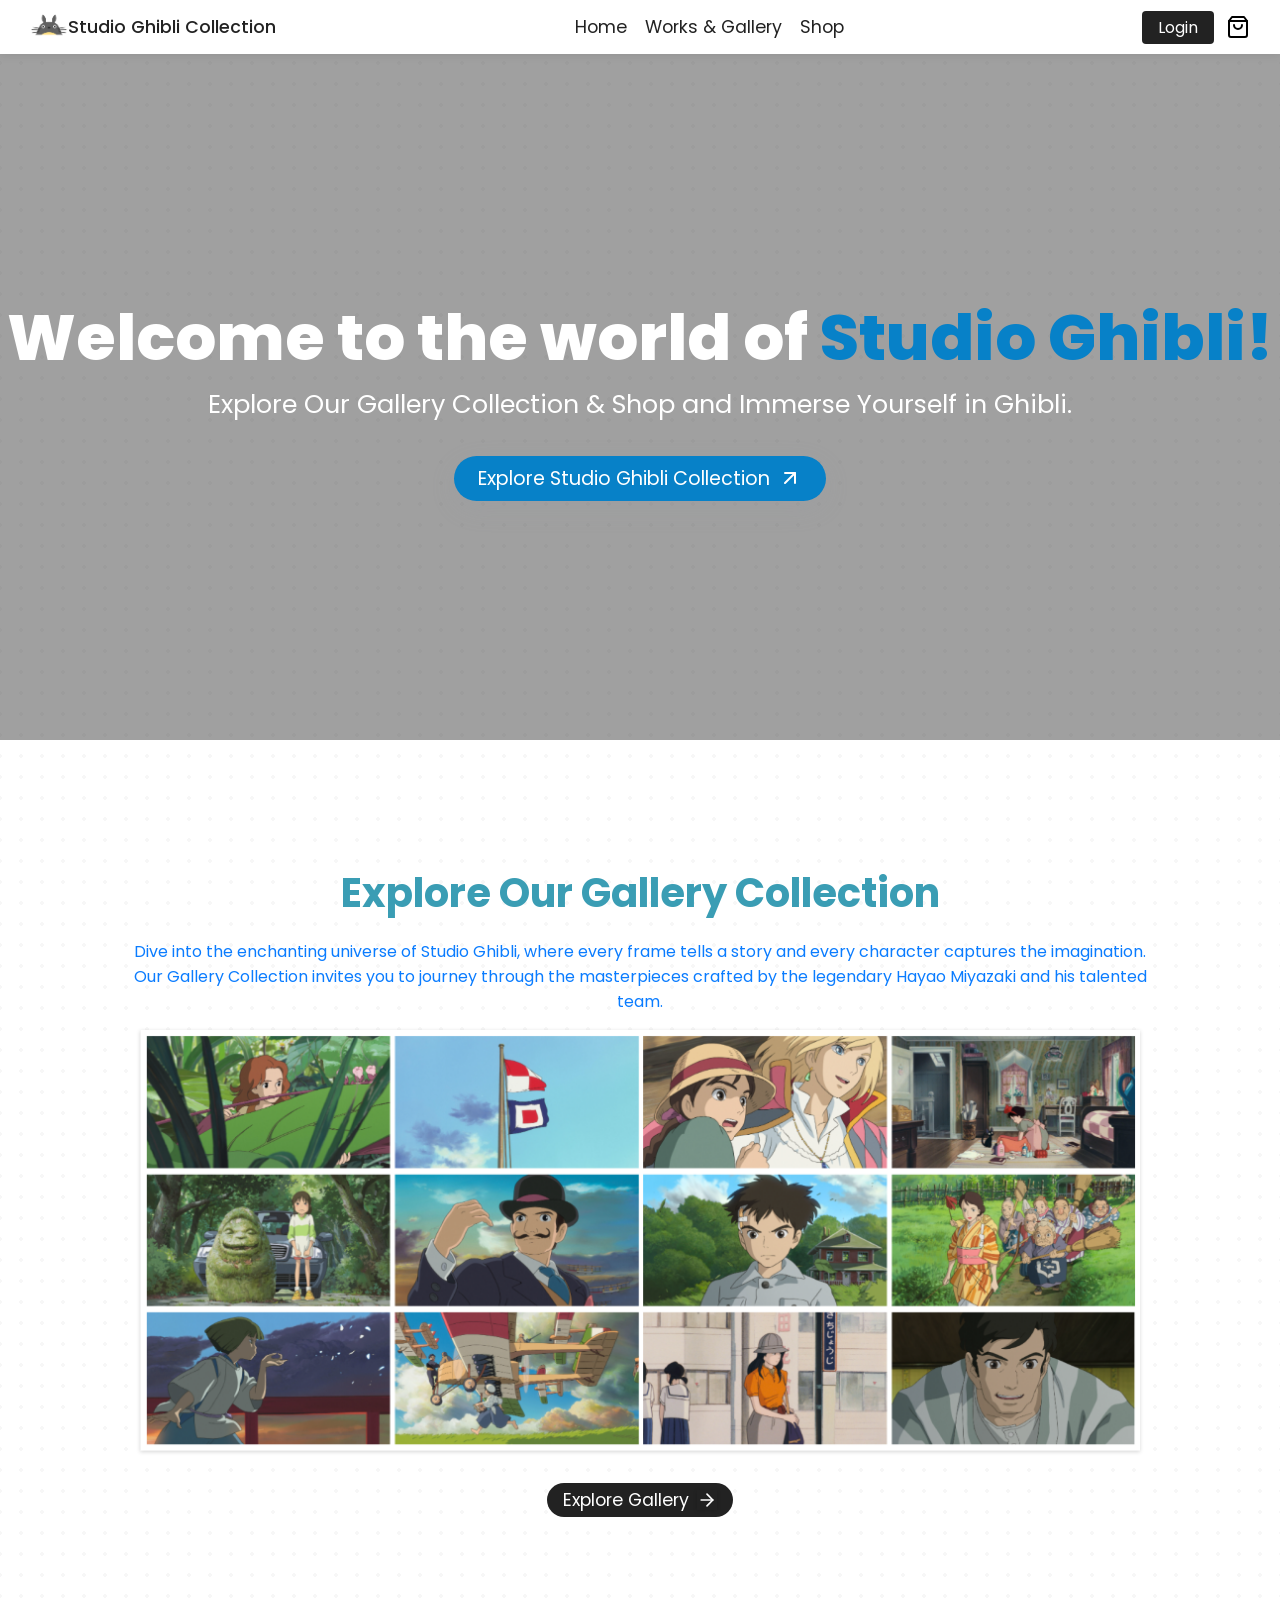
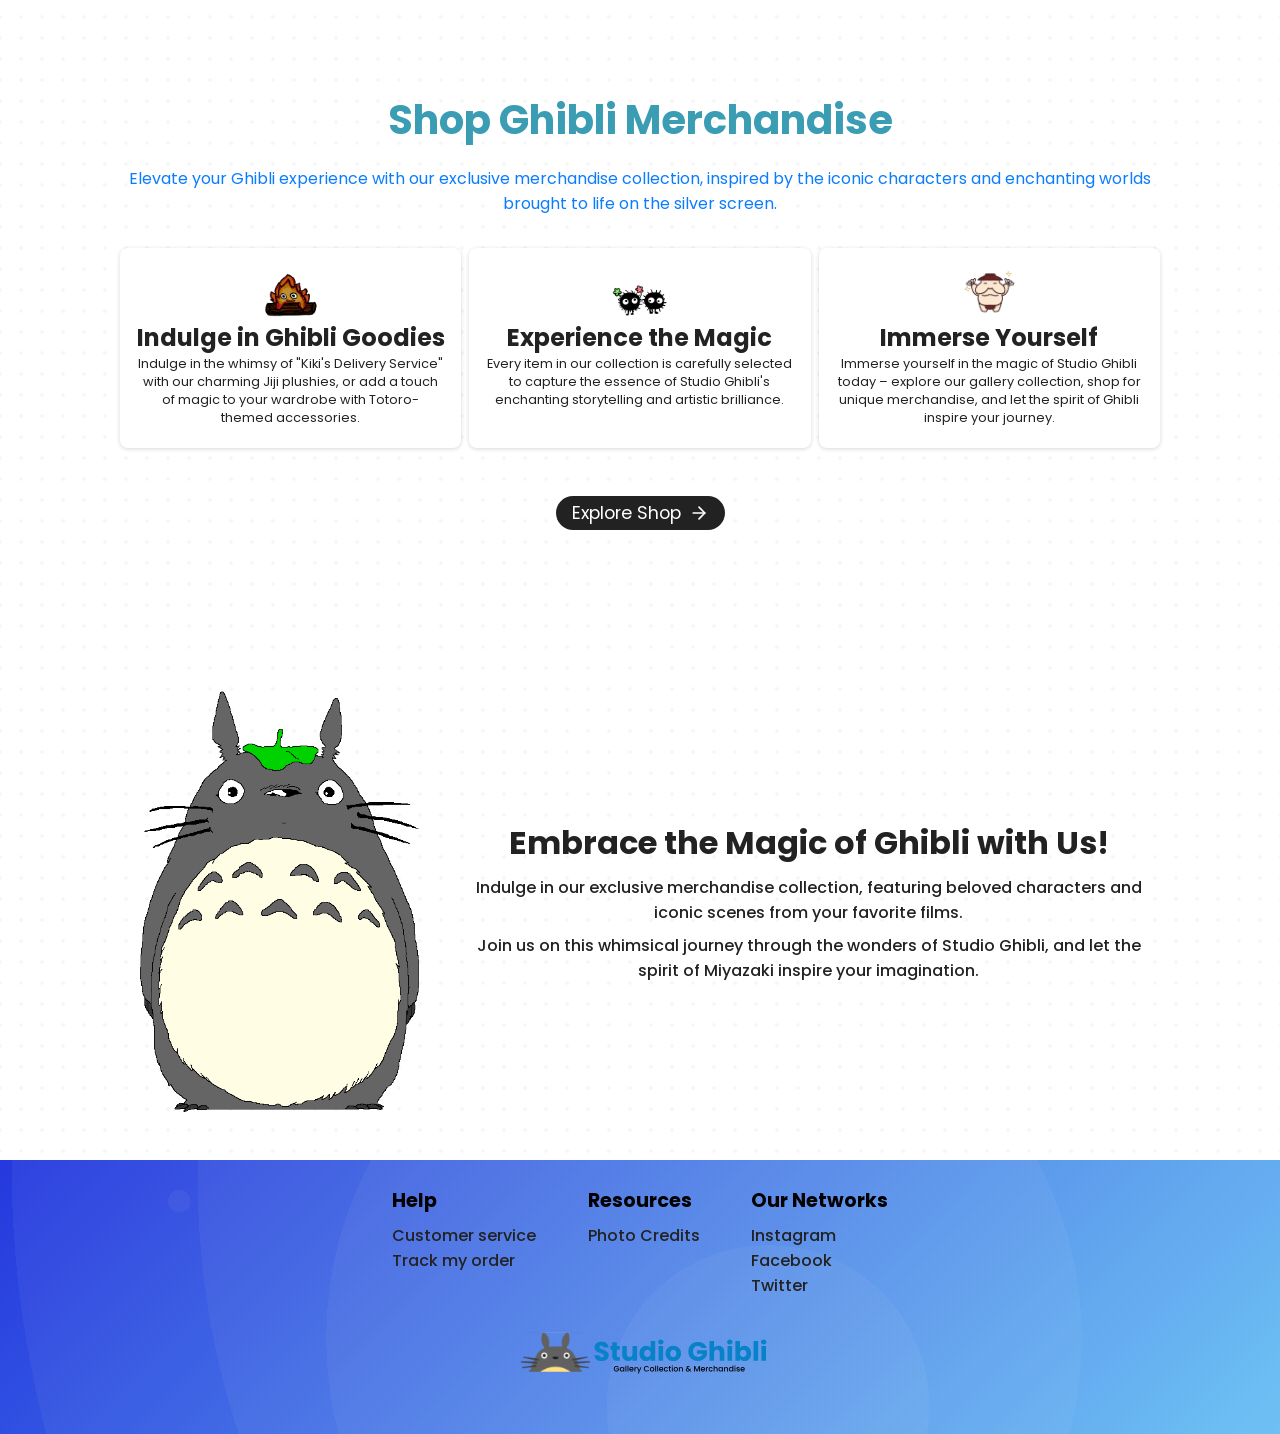
==== commit d8733d52: "change directory" ====
--- a/index.html
+++ b/index.html
@@ -1,431 +1,196 @@
+
+
 <!DOCTYPE html>
 <html lang="en">
-
 <head>
     <meta charset="UTF-8">
     <meta name="viewport" content="width=device-width, initial-scale=1.0">
-    <link rel="stylesheet" href="css/home.css">
+    <link rel="stylesheet" href="css/landing_page.css">
     <link rel="stylesheet" href="css/nav-footer.css">
     <link rel="icon" sizes="32x32" href="assets/icons/logo.svg" type="image/x-icon">
-    <title>Studio Ghibli</title>
+    <title>Studio Ghibli Collection</title>
 </head>
+<body>
+    <div id="login-create-container" class="log-in flex col">
+        <div id="login-container" class=" m-container flex col">
+            <p class="wc">WELCOME!</p>
+            <div class="container flex col">
+                <p>Email Address</p>
+                <input type="text" name="email" id="email" placeholder="email">
+            </div>
+            <div class="container flex col">
+                <p>Password</p>
+                <input type="text" name="password" id="password" placeholder="password">
+            </div>
+            <button id="bttn">Log in</button>
+            <a class="blue">Forget password?</a>
+            <p>Don't have an account? <a id="login-create" class="blue">Create one</a> </p>
+        </div>
 
-<body>
-    <nav>
+        <div id="create-container" class=" m-container flex col">
+            <p class="wc">Create an account</p>
+            <div class="container flex col">
+                <p>Username</p>
+                <input type="text" name="username" id="username" placeholder="username">
+            </div>
+            <div class="container flex col">
+                <p>Email Address</p>
+                <input type="text" name="email" id="email" placeholder="email">
+            </div>
+            <div class="container flex col">
+                <p>Password</p>
+                <input type="text" name="password" id="password" placeholder="password">
+            </div>
+            <div class="container flex col">
+                <p>Confirm Password</p>
+                <input type="text" name="confirm-password" id="confirm-password" placeholder="confirm password">
+            </div>
+            <button id="bttn">Create account</button>
+            <a class="blue">Forget password?</a>
+            <p>Have an account? <a id="create-login" class="blue">Log in</a> </p>
+        </div>
+    </div>
+    <nav >
         <div class="left">
-            <img src="assets/img/totoro-logo-c.png" width="38" height="38" alt="">
-            <a href="landing_page.html">Studio Ghibli Collection</a>
+            <div class="m-v-hidden flex row">
+                  <img id="menu-bttn" src="assets/icons/menu.svg" alt=""> 
+            </div>
+            <div class="flex row">
+                <img src="assets/img/totoro-logo-c.png" width="38" height="38" alt="">
+            <a  href="index.html">Studio Ghibli Collection</a> 
+            </div>
+        
         </div>
         <div class="center">
-            <a id="home" href="index.html">Home</a>
-            <a id="works-gallery" href="">Works & Gallery</a>
-            <a id="shop" href="">Shop</a>
+            <a id="home" href="pages/home.html">Home</a>
+            <a id="works-gallery" href="pages/works_gallery.html">Works & Gallery</a>
+            <a id="shop" href="pages/shop.html">Shop</a>
         </div>
         <div class="right">
-            <a id="login" href="">Login</a>
+            <button id="login">Login</button>
+            <div class="cart-wrapper flex col">
+            <img id="cart" src="assets/icons/shopping-bag.svg" alt="">
+            <div class="h-cart col">
+                <img src="assets/icons/cart (1).png" alt="">
+                <p>Your Cart is Currently Empty</p>
+            </div>
+            </div>
         </div>
+        
     </nav>
 
-    <header class="bg flex col">
-        <div class="bg-content flex col">
-            <div class="context flex col">
-                <h1 class="headline">Welcome to the world of <span>Studio Ghibli!</span></h1>
-                <p class="headline-2">The Art of Ghibli: A Gallery Collection & Official Merchandise </p>
+    <div id="h-wrapper">
+        <div id="h-c" class="hidden-c flex col">
+        <a id="home" href="pages/home.html">Home</a>
+        <a id="works-gallery" href="pages/works_gallery.html">Works & Gallery</a>
+        <a id="shop" href="pages/shop.html">Shop</a>
+        <a id="hid-login">Login</a>
+    </div>
+    </div>
+
+        <header class="bg flex col">
+            <div class="bg-content flex col">
+                <div class="context flex col">
+                    <h1 class="headline">Welcome to the world of <span>Studio Ghibli!</span></h1>
+                    <p class="headline-2">Explore Our Gallery Collection & Shop and Immerse Yourself in Ghibli. </p>
+                </div>
+                <button id="main-bttn" class="flex row">
+                    Explore Studio Ghibli Collection
+                    <img src="assets/icons/arrow-up-right-w.svg" alt="">
+                </button>
             </div>
+        </header>
+
+        <section class="gallery flex col">
+            <p class="head"><strong>Explore Our Gallery Collection</strong></p>
+            <p> Dive into the enchanting universe of Studio Ghibli, where every frame tells a story and every character captures the imagination. Our Gallery Collection invites you to journey through the masterpieces crafted by the legendary Hayao Miyazaki and his talented team.</p>
+            <img src="assets/img/intro-g-bg0.png" alt="">
             <button id="gallery-bttn" class="flex row">
-                Browse Gallery Collection
-                <img src="assets/icons/arrow-up-right-w.svg" alt="">
+                Explore Gallery
+                <img src="assets/icons/arrow-right-w.svg" alt="">
             </button>
-        </div>
-    </header>
+        </section>
 
 
-    <section class="works flex col">
-         <p>Studio Ghibli Works</p>
-        <div class="works-list-container">
-            <div class="film flex col">
-                <img class="film-poster" src="assets/img/Official_poster/arrietty-poster.jpg" alt="">
-                <p class="film-title">Arrietty</p>
-            </div>
-            <div class="film flex col">
-                <img class="film-poster" src="assets/img/Official_poster/aya1.jpg" alt="">
-                <p class="film-title">Earwig and the Witch</p>
-            </div>
-            <div class="film flex col">
-                <img class="film-poster" src="assets/img/Official_poster/castle.jpg" alt="">
-                <p class="film-title">Castle in the Sky</p>
-            </div>
-            <div class="film flex col">
-                <img class="film-poster" src="assets/img/Official_poster/cat.jpg" alt="">
-                <p class="film-title">The Cat Returns</p>
-            </div>
-            <div class="film flex col">
-                <img class="film-poster" src="assets/img/Official_poster/howls-poster.jpg" alt="">
-                <p class="film-title">Howl's Moving Castle</p>
-            </div>
-            <div class="film flex col">
-                <img class="film-poster" src="assets/img/Official_poster/kiki.jpg" alt="">
-                <p class="film-title">Kiki's Delivery Service	</p>
-            </div>
-            <div class="film flex col">
-                <img class="film-poster" src="assets/img/Official_poster/marnie.jpg" alt="">
-                <p class="film-title">When Marnie Was There</p>
-            </div>
-            <div class="film flex col">
-                <img class="film-poster" src="assets/img/Official_poster/mononoke.jpg" alt="">
-                <p class="film-title">Princess Mononoke</p>
-            </div>
-            <div class="film flex col">
-                <img class="film-poster" src="assets/img/Official_poster/nausicaa.jpg" alt="">
-                <p class="film-title">Nausicaä of the Valley of the Wind</p>
-            </div>
-            <div class="film flex col">
-                <img class="film-poster" src="assets/img/Official_poster/ocean-waves-poster.jpg" alt="">
-                <p class="film-title">The Boy and the Heron	</p>
-            </div>
-            <div class="film flex col">
-                <img class="film-poster" src="assets/img/Official_poster/only-yesterday.jpg" alt="">
-                <p class="film-title">Only Yesterday</p>
-            </div>
-            <div class="film flex col">
-                <img class="film-poster" src="assets/img/Official_poster/pompoko.jpg" alt="">
-                <p class="film-title">Pom Poko</p>
-            </div>
-            <div class="film flex col">
-                <img class="film-poster" src="assets/img/Official_poster/ponyo-poster.jpg" alt="">
-                <p class="film-title">Ponyo</p>
-            </div>
-            <div class="film flex col">
-                <img class="film-poster" src="assets/img/Official_poster/poppy-hill-poster.jpg" alt="">
-                <p class="film-title">From Up on Poppy Hill</p>
-            </div>
-            <div class="film flex col">
-                <img class="film-poster" src="assets/img/Official_poster/porco.jpg" alt="">
-                <p class="film-title">Porco Rosso</p>
-            </div>
-            <div class="film flex col">
-                <img class="film-poster" src="assets/img/Official_poster/princess-kaguya.jpg" alt="">
-                <p class="film-title">The Tale of the Princess Kaguya</p>
-            </div>
-            <div class="film flex col">
-                <img class="film-poster" src="assets/img/Official_poster/red-turtle.jpg" alt="">
-                <p class="film-title">Nausicaä of the Valley of the Wind</p>
-            </div>
-            <div class="film flex col">
-                <img class="film-poster" src="assets/img/Official_poster/spirited-away-poster.jpg" alt="">
-                <p class="film-title">Spirited Away</p>
-            </div>
-            <div class="film flex col">
-                <img class="film-poster" src="assets/img/Official_poster/tales.jpg" alt="">
-                <p class="film-title">Tales from Earthsea</p>
-            </div>
-            <div class="film flex col">
-                <img class="film-poster" src="assets/img/Official_poster/tbath.jpg" alt="">
-                <p class="film-title">The Boy and the Heron	</p>
-            </div>
-            <div class="film flex col">
-                <img class="film-poster" src="assets/img/Official_poster/totoro.jpg" alt="">
-                <p class="film-title">My Neighbor Totoro</p>
-            </div>
-            <div class="film flex col">
-                <img class="film-poster" src="assets/img/Official_poster/whisper.jpg" alt="">
-                <p class="film-title">Whisper of the Heart</p>
-            </div>
-            <div class="film flex col">
-                <img class="film-poster" src="assets/img/Official_poster/wind-rises-poster.jpg" alt="">
-                <p class="film-title">The Wind Rises</p>
-            </div>
-            <div class="film flex col">
-                <img class="film-poster" src="assets/img/Official_poster/yamadas.jpg" alt="">
-                <p class="film-title">My Neighbors the Yamadas</p>
-            </div>
-            <div class="film flex col">
-                <img class="film-poster" src="assets/img/grave_of_the_firelies/grave-of-the-fireflies-poster.jpg" alt="">
-                <p class="film-title">Grave of the Fireflies</p>
-            </div>
-        </div>
-        <button id="g-show-more-bttn" class="flex row">
-            Show more
-            <img src="assets/icons/chevron-down.svg" alt="">
-        </button>
-        <button id="g-show-less-bttn" class="flex row">
-            Show less
-        </button>
-    </section>
-
-
-
-    <section class="gallery-part flex col">
-        <p class="maintext">
-            Studio Ghibli Gallery Collection
-        </p>
-        <p class="subtext">
-            This immersive online gallery celebrates the breathtaking artistry and unforgettable moments from every
-            Ghibli film.
-        </p>
-        <button id="gallery-bttn" class="flex row">
-            Browse More
-            <img src="assets/icons/arrow-right-b.svg" alt="">
-        </button>
-        <div class="gallery-container">
-            <div class="img-container flex">
-                <img id="ghibli-img" src="assets/img/arrietty/karigurashi003.jpg" alt="">
-                <div class="ImgHovered flex col">
-                    <p class="image-name">Borrower Arrietty</p>
-                    <div class="bttns flex row">
-                        <button class="view-bttn">
-                            View
-                        </button>
-                        <button id="download-bttn" class="download-bttn">
-                            Download
-                        </button>
-                    </div>
+        <section class="merchandise flex col">
+            <p class="head"><strong>Shop Ghibli Merchandise</strong></p>
+            <p>Elevate your Ghibli experience with our exclusive merchandise collection, inspired by the iconic characters and enchanting worlds brought to life on the silver screen.</p>
+            <div class="sub">
+                <div class="container">
+                    <img src="assets/img/ghibli_gif2.gif" style="width:56px;height:56px;">
+                    <p class="text1">Indulge in Ghibli Goodies</p>
+                    <p class="text2">Indulge in the whimsy of "Kiki's Delivery Service" with our charming Jiji plushies, or add a touch of magic to your wardrobe with Totoro-themed accessories.</p>
+                </div>
+                <div class="container">
+                    <img src="assets/img/ghibli_gif.gif" style="width:56px;height:56px;">
+                    <p class="text1">Experience the Magic</p>
+                    <p class="text2">Every item in our collection is carefully selected to capture the essence of Studio Ghibli's enchanting storytelling and artistic brilliance.</p>
+                </div>
+                <div class="container">
+                    <img src="assets/img/ghibli_gif3.gif" style="width:56px;height:56px;">
+                    <p class="text1">Immerse Yourself</p>
+                    <p class="text2">Immerse yourself in the magic of Studio Ghibli today – explore our gallery collection, shop for unique merchandise, and let the spirit of Ghibli inspire your journey.</p>
                 </div>
             </div>
-            <div class="img-container flex">
-                <img id="ghibli-img" src="assets/img/from_poppy_hill/kokurikozaka002.jpg" alt="">
-                <div class="ImgHovered flex col">
-                    <p class="image-name">From Poppy Hill</p>
-                    <div class="bttns flex row">
-                        <button class="view-bttn">
-                            View
-                        </button>
-                        <button id="download-bttn" class="download-bttn">
-                            Download
-                        </button>
-                    </div>
+            <button id="shop-bttn" class="flex row">
+                Explore Shop
+                <img src="assets/icons/arrow-right-w.svg" alt="">
+            </button>
+        </section>
+
+        <section class="msg flex">
+            <img src="assets/img/totoro-gif.gif" alt="">
+            <div class="msg-container">
+                <p>Embrace the Magic of Ghibli with Us!</p>
+                <p>Indulge in our exclusive merchandise collection, featuring beloved characters and iconic scenes from your favorite films.</p>
+                <p>Join us on this whimsical journey through the wonders of Studio Ghibli, and let the spirit of Miyazaki inspire your imagination.
+                </p>
+            </div>
+        </section>
+
+        <footer class="flex col">
+            <div class="first-col flex row">
+                <div class="links flex col">
+                    <p>Help</p>
+                    <ul>
+                        <li><a href="">Customer service</a></li>
+                        <li><a href="">Track my order</a></li>
+                    </ul>
+                </div>
+                <div class="links flex col">
+                    <p>Resources</p>
+                    <ul>
+                        <li><a href="">Photo Credits</a> </li>
+                    </ul>
+                </div>
+                <div class="links flex col">
+                    <p>Our Networks</p>
+                    <ul>
+                        <li><a href="">Instagram</a></li>
+                        <li><a href="">Facebook</a></li>
+                        <li><a href="">Twitter</a></li>
+                    </ul>
                 </div>
             </div>
-            <div class="img-container flex">
-                <img id="ghibli-img" src="assets/img/howls_moving_castle/howl003.jpg" alt="">
-                <div class="ImgHovered flex col">
-                    <p class="image-name">Howl's Moving Castle</p>
-                    <div class="bttns flex row">
-                        <button class="view-bttn">
-                            View
-                        </button>
-                        <button id="download-bttn" class="download-bttn">
-                            Download
-                        </button>
-                    </div>
-                </div>
-            </div>
-            <div class="img-container flex">
-                <img id="ghibli-img" src="assets/img/kikis_delivery/majo004.jpg" alt="">
-                <div class="ImgHovered flex col">
-                    <p class="image-name">Kiki's Delivery Service</p>
-                    <div class="bttns flex row">
-                        <button class="view-bttn">
-                            View
-                        </button>
-                        <button id="download-bttn" class="download-bttn">
-                            Download
-                        </button>
-                    </div>
-                </div>
-            </div>
-            <div class="img-container flex">
-                <img id="ghibli-img" src="assets/img/spirited_away/chihiro002.jpg" alt="">
-                <div class="ImgHovered flex col">
-                    <p class="image-name">Spirited Away</p>
-                    <div class="bttns flex row">
-                        <button class="view-bttn">
-                            View
-                        </button>
-                        <button id="download-bttn" class="download-bttn">
-                            Download
-                        </button>
-                    </div>
-                </div>
-            </div>
-            <div class="img-container flex">
-                <img id="ghibli-img" src="assets/img/wind_rises/kazetachinu003.jpg" alt="">
-                <div class="ImgHovered flex col">
-                    <p class="image-name">The Wind Rises</p>
-                    <div class="bttns flex row">
-                        <button class="view-bttn">
-                            View
-                        </button>
-                        <button id="download-bttn" class="download-bttn">
-                            Download
-                        </button>
-                    </div>
-                </div>
-            </div>
-            <div class="img-container flex">
-                <img id="ghibli-img" src="assets/img/how_do_you_live/kimitachi003.jpg" alt="">
-                <div class="ImgHovered flex col">
-                    <p class="image-name">The Boy and the Heron</p>
-                    <div class="bttns flex row">
-                        <button class="view-bttn">
-                            View
-                        </button>
-                        <button id="download-bttn" class="download-bttn">
-                            Download
-                        </button>
-                    </div>
-                </div>
-            </div>
-            <div class="img-container flex">
-                <img id="ghibli-img" src="assets/img/how_do_you_live/kimitachi004.jpg" alt="">
-                <div class="ImgHovered flex col">
-                    <p class="image-name">The Boy and the Heron</p>
-                    <div class="bttns flex row">
-                        <button class="view-bttn">
-                            View
-                        </button>
-                        <button id="download-bttn" class="download-bttn">
-                            Download
-                        </button>
-                    </div>
-                </div>
-            </div>
-            <div class="img-container flex">
-                <img id="ghibli-img" src="assets/img/spirited_away/chihiro005.jpg" alt="">
-                <div class="ImgHovered flex col">
-                    <p class="image-name">Spirited Away</p>
-                    <div class="bttns flex row">
-                        <button class="view-bttn">
-                            View
-                        </button>
-                        <button id="download-bttn" class="download-bttn">
-                            Download
-                        </button>
-                    </div>
-                </div>
-            </div>
-            <div class="img-container flex">
-                <img id="ghibli-img" src="assets/img/wind_rises/kazetachinu002.jpg" alt="">
-                <div class="ImgHovered flex col">
-                    <p class="image-name">The Wind Rises</p>
-                    <div class="bttns flex row">
-                        <button class="view-bttn">
-                            View
-                        </button>
-                        <button id="download-bttn" class="download-bttn">
-                            Download
-                        </button>
-                    </div>
-                </div>
-            </div>
-            <div class="img-container flex">
-                <img id="ghibli-img" src="assets/img/i_can_hear_the_sea/umi001.jpg" alt="">
-                <div class="ImgHovered flex col ">
-                    <p class="image-name">I Can Hear The Sea</p>
-                    <div class="bttns flex row">
-                        <button class="view-bttn">
-                            View
-                        </button>
-                        <button id="download-bttn" class="download-bttn">
-                            Download
-                        </button>
-                    </div>
-                </div>
-            </div>
-            <div class="img-container flex">
-                <img id="ghibli-img" src="assets/img/how_do_you_live/kimitachi005.jpg" alt="">
-                <div class="ImgHovered flex col">
-                    <p class="image-name">The Boy and the Heron</p>
-                    <div class="bttns flex row">
-                        <button class="view-bttn">
-                            View
-                        </button>
-                        <button id="download-bttn" class="download-bttn">
-                            Download
-                        </button>
-                    </div>
-                </div>
-            </div>
-        </div>
-    </section>
+            <img src="assets/icons/logo2.svg" alt="">
+        </footer>
 
-    <section class="merch-part flex col">
-        <p class="maintext">
-            Browse Ghibli Merchandise Store
-        </p>
-        <p class="subtext"> Find officially
-            licensed apparel, keepsakes, and collectibles inspired by the iconic worlds of Hayao Miyazaki and Studio
-            Ghibli.
-        </p>
-        <section class="collection flex col">
-            <p>Collection</p>
-            <div class="prod-container">
-                <div class="prod flex col">
-                    <img src="assets/img/merch/ghibli-elemental-tshirt-w.png" alt="" id="merch-item">
-                <div class="prod-bttm flex col">
-                    <a id="merch-name">Ghibli Elemental T Shirt Unisex</a>
-                <p id="merch-price">&#8369;1000</p>
-                <button id="add-to-cart-bttn">
-                    ADD TO CART
-                </button>
-                </div>
-                
-                </div>
-                <div class="prod flex col">
-                    <img src="assets/img/merch/ghibli-elemental-tshirt-w.png" alt="" id="merch-item">
-                    <div class="prod-bttm flex col">
-                        <a id="merch-name">Ghibli Elemental T Shirt Unisex</a>
-                    <p id="merch-price">&#8369;1000</p>
-                    <button id="add-to-cart-bttn">
-                        ADD TO CART
-                    </button>
-                    </div>
-                </div>
-                <div class="prod flex col">
-                    <img src="assets/img/merch/ghibli-elemental-tshirt-w.png" alt="" id="merch-item">
-                    <div class="prod-bttm flex col">
-                        <a id="merch-name">Ghibli Elemental T Shirt Unisex</a>
-                    <p id="merch-price">&#8369;1000</p>
-                    <button id="add-to-cart-bttn">
-                        ADD TO CART
-                    </button>
-                    </div>
-                </div>
-                <div class="prod flex col">
-                    <img src="assets/img/merch/ghibli-elemental-tshirt-w.png" alt="" id="merch-item">
-                    <div class="prod-bttm flex col">
-                        <a id="merch-name">Ghibli Elemental T Shirt Unisex</a>
-                    <p id="merch-price">&#8369;1000</p>
-                    <button id="add-to-cart-bttn">
-                        ADD TO CART
-                    </button>
-                    </div>
-                </div>
-            </div>
-        </section>
-        <button id="shop-bttn" class="flex row">
-            Shop Now
-            <img src="assets/icons/arrow-right-b.svg" alt="">
-        </button>
-    </section>
+    <script src="scripts/nav.js"></script>
+    <script>
+        const main_bttn = document.getElementById("main-bttn");
+        const gallery_bttn = document.getElementById("gallery-bttn");
+        const shop_bttn = document.getElementById("shop-bttn");
+        
+        main_bttn.addEventListener('click', () => {
+            window.location.href = "pages/home.html";
+        });
+        gallery_bttn.addEventListener('click', () => {
+            window.location.href = "pages/works_gallery.html";
+        });
+        shop_bttn.addEventListener('click', () => {
+            window.location.href = "pages/shop.html";
+        });
+    </script>
+</body>
+</html>
 
-    <footer class="flex col">
-        <div class="first-col flex row">
-            <div class="links flex col">
-                <p>Help</p>
-                <ul>
-                    <li><a href="">Customer service</a></li>
-                    <li><a href="">Track my order</a></li>
-                </ul>
-            </div>
-            <div class="links flex col">
-                <p>Resources</p>
-                <ul>
-                    <li><a href="">Photo Credits</a> </li>
-                </ul>
-            </div>
-            <div class="links flex col">
-                <p>Our Networks</p>
-                <ul>
-                    <li><a href="">Instagram</a></li>
-                    <li><a href="">Facebook</a></li>
-                    <li><a href="">Twitter</a></li>
-                </ul>
-            </div>
-        </div>
-        <img src="assets/icons/logo2.svg" alt="">
-    </footer>
-    <script src="scripts/index-script.js"></script>
-</body>
-
-</html>
--- a/css/landing_page.css
+++ b/css/landing_page.css
@@ -0,0 +1,352 @@
+@import url('https://fonts.googleapis.com/css2?family=Poppins:ital,wght@0,100;0,200;0,300;0,400;0,500;0,600;0,700;0,800;0,900;1,100;1,200;1,300;1,400;1,500;1,600;1,700;1,800;1,900&display=swap');
+
+:root{
+    /* Gradients */
+
+    --white-bg: repeating-radial-gradient(circle at center center, transparent 0px, transparent 13px,rgba(0,0,0,0.03) 13px, rgba(0,0,0,0.03) 24px,transparent 24px, transparent 62px,rgba(0,0,0,0.03) 62px, rgba(0,0,0,0.03) 96px),repeating-radial-gradient(circle at center center, rgb(255,255,255) 0px, rgb(255,255,255) 14px,rgb(255,255,255) 14px, rgb(255,255,255) 18px,rgb(255,255,255) 18px, rgb(255,255,255) 28px,rgb(255,255,255) 28px, rgb(255,255,255) 32px); 
+    --bg-size-white-bg: 21px 21px;
+
+    --blue-bg:  radial-gradient(circle at 85% 1%, hsla(190,0%,93%,0.05) 0%, hsla(190,0%,93%,0.05) 96%,transparent 96%, transparent 100%),radial-gradient(circle at 14% 15%, hsla(190,0%,93%,0.05) 0%, hsla(190,0%,93%,0.05) 1%,transparent 1%, transparent 100%),radial-gradient(circle at 60% 90%, hsla(190,0%,93%,0.05) 0%, hsla(190,0%,93%,0.05) 20%,transparent 20%, transparent 100%),radial-gradient(circle at 79% 7%, hsla(190,0%,93%,0.05) 0%, hsla(190,0%,93%,0.05) 78%,transparent 78%, transparent 100%),radial-gradient(circle at 55% 65%, hsla(190,0%,93%,0.05) 0%, hsla(190,0%,93%,0.05) 52%,transparent 52%, transparent 100%),linear-gradient(135deg, rgb(37, 56, 222),rgb(96, 189, 244)); 
+
+    --light-blue:  linear-gradient(to bottom, #ffffff5c 40%, #dcf1ff5b 90%);
+
+    --fnt-clr-blue: #0a7cff;
+    --fnt-clr-black: #222222;
+}
+*{
+    font-family: "Poppins", sans-serif;
+    margin:0;
+    padding:0;
+    box-sizing: border-box;
+}
+a{
+    text-decoration: none;
+    color:inherit;
+}
+button{
+    cursor: pointer;
+}
+.flex{
+    display: flex;
+}
+.row{
+    flex-direction: row;
+}
+.col{
+    flex-direction: column;
+}
+ul{
+    list-style: none;
+
+}
+body{
+    background-image: var(--white-bg);
+    background-size: var(--bg-size-white-bg);
+}
+
+
+
+/* ----- Header Part ----- */
+
+.bg{
+    position: relative;
+    width:100%;
+    height: 740px;
+    overflow: hidden;
+    z-index: 1;
+    background: url(../assets/img/ghib.png) no-repeat center;
+    background-size:cover;
+    padding-top: 50px;
+}
+.bg-content{
+    width: 100%;
+    height: 100%;
+    background-color: #2222226d;
+    justify-content:center;
+    align-items: center;
+    padding: 1.8% 0;
+}
+
+.bg button{
+    padding: 0.5rem 1.5rem;
+    font-size: 1.2rem;
+    border-radius: 25px;
+    border:none;
+    color:#ffffff;
+    background-color: #0781c8;
+    box-shadow: rgba(149, 157, 165, 0.2) 0px 8px 24px;
+    align-items: center;
+    gap:8px;
+}
+.bg button:hover{
+    background-color: #0781c8c8;
+}
+.context{
+    margin-bottom: 2em;
+}
+.headline{ 
+    display: block;
+    text-align: center;
+    font-size: 4rem;
+    font-weight: 800;
+    color: #fff;
+    width:100%;
+}
+.headline span{
+    color:#0781c8;
+}
+
+.context p{
+    text-align: center;
+}
+.context .headline-2{
+    font-size: 1.6rem;
+    font-weight: 400;
+    color: #fff;
+}
+
+
+section{
+    width:auto;
+    height: 700px;
+    gap:16px;
+    margin: 20px 120px;
+    justify-content: center;
+    align-items: center;
+}
+
+section p{
+    text-align: center;
+    color:var(--fnt-clr-blue);
+    text-wrap:wrap;
+    word-wrap:break-word;
+}
+
+section p strong{
+    color:#3a9db4;
+    font-size: 2.5rem;
+    font-weight: 700;
+    display: block;
+}
+.gallery{
+    margin-top: 100px;
+}
+.gallery img{
+    width: 1000px;
+    height: auto;
+    object-fit: contain;
+    box-shadow:0px 1px 4px rgba(0, 0, 0, 0.16) ;
+}
+
+
+.merchandise .sub{
+    display: grid;
+    grid-template-columns: repeat(3, auto);
+    width:100%;
+    justify-content: space-between;
+    align-items: start;
+    gap:8px;
+    margin:16px 0;
+
+}
+.merchandise .sub .container{
+    display: flex;
+    flex-direction: column;
+    align-items: center;
+    padding:16px 0;
+    box-shadow:0px 1px 4px rgba(0, 0, 0, 0.16) ;
+    height: 200px;
+    border-radius: 8px;
+    overflow: hidden;
+    background-color: #fff;
+}
+
+.merchandise .sub .container .text1{
+    font-size: 1.5rem;
+    font-weight: 700;
+    color:#222222;
+}
+.merchandise .sub .container .text2{
+    font-size: 0.8rem;
+    color:#222222;
+    width:90%;
+}
+.merchandise button, .gallery  button{
+    justify-content: space-between;
+    align-items: center;
+    width:fit-content;
+    height: fit-content;
+    font-size: 1.1rem;
+    padding: 4px 16px;
+    border:none;
+    border-radius: 20px;
+    background-color:#222222 ;
+    margin-top: 16px;
+    color: #fff;
+    gap:8px;
+    cursor: pointer;
+    z-index: 5;
+    transition: 0.15s ease-in;
+}
+.merchandise button img, .gallery  button img{
+    width:20px;
+    height: auto;
+}
+.merchandise button:hover , .gallery  button:hover{
+    background-color: #3b3b3b ;
+}
+
+.msg{
+    flex-direction: row;
+    height:  fit-content;
+}
+.msg img{
+    width:auto;
+    height: 50vh;
+}
+.msg div p:first-child{
+    font-size: 2rem;
+    font-weight: 700;
+}
+.msg div p{
+    width: auto;
+    color:#222222;
+    text-align: center;
+    font-weight: 500;
+     margin-bottom: 8px;
+}
+
+@media screen and (min-width:0px) and (max-width:750px){ 
+    .bg{
+        height: 450px;
+    }
+    .headline{
+       font-size: 2rem;
+       width:400px;
+    }
+    .context .headline-2{
+        font-size: 0.8rem;
+        width:400px;
+     }
+    
+    .bg button{
+        font-size: 0.9rem;
+    }
+    .bg button img{
+        height: 16px;
+    }
+    section{
+        padding: 0 16px;
+        margin:24px 0;
+        height: fit-content;
+    }
+    section p strong{
+        font-size: 1.8rem;
+    }
+    
+    section p{
+        font-size: 0.8rem;
+    }
+    .gallery img{
+        width: auto;
+       height: 150px;
+    }
+    .merchandise .sub{
+        grid-template-rows: repeat(3, auto);
+        grid-template-columns: auto;
+        width: fit-content;
+        gap:8px;
+    }
+    .merchandise .sub .container{
+        width: 350px;
+        height: 200px;
+    }
+    .merchandise .sub .container .text1{
+        font-size: 1rem;
+    }
+    .merchandise .sub .container .text2{
+        font-size: 0.7rem;
+    }
+    .msg{
+        flex-direction: column;
+    }
+    .msg img{  
+    height: 30vh;
+    }
+    
+    .msg div p:first-child{
+        font-size: 1.2rem;
+        font-weight: 700;
+    }
+    .msg div p{
+        font-size: 0.7rem;
+    }
+}
+
+@media screen and (min-width:750px) and (max-width: 1220px){ 
+    .bg{
+        height: 600px;
+    }
+    .headline{
+       font-size: 2.5rem;
+       width:auto;
+    }
+    .context .headline-2{
+        font-size: 1rem;
+        width:auto;
+     }
+    
+    .bg button{
+        font-size: 1rem;
+    }
+    .bg button img{
+        height: 24px;
+    }
+    section{
+        padding: 0 16px;
+        margin:24px 0;
+        height: fit-content;
+    }
+    section p strong{
+        font-size: 1.8rem;
+    }
+    
+    section p{
+        font-size: 0.8rem;
+    }
+    .gallery img{
+        width: auto;
+       height: 300px;
+    }
+    .merchandise .sub{
+        grid-template-columns: repeat(2, auto);
+        grid-template-rows: auto auto;
+        width: fit-content;
+        gap:8px;
+    }
+    .merchandise .sub .container{
+        width: 350px;
+        height: 250px;
+    }
+    .merchandise .sub .container .text1{
+        font-size: 1rem;
+    }
+    .merchandise .sub .container .text2{
+        font-size: 0.7rem;
+    }
+    .msg{
+        flex-direction: row;
+    }
+    .msg img{  
+    height: 30vh;
+    }
+    
+    .msg div p:first-child{
+        font-size: 1.4rem;
+        font-weight: 700;
+    }
+    .msg div p{
+        font-size: 0.8rem;
+    }
+
+}
--- a/css/nav-footer.css
+++ b/css/nav-footer.css
@@ -8,6 +8,10 @@
     --blue-bg:  radial-gradient(circle at 85% 1%, hsla(190,0%,93%,0.05) 0%, hsla(190,0%,93%,0.05) 96%,transparent 96%, transparent 100%),radial-gradient(circle at 14% 15%, hsla(190,0%,93%,0.05) 0%, hsla(190,0%,93%,0.05) 1%,transparent 1%, transparent 100%),radial-gradient(circle at 60% 90%, hsla(190,0%,93%,0.05) 0%, hsla(190,0%,93%,0.05) 20%,transparent 20%, transparent 100%),radial-gradient(circle at 79% 7%, hsla(190,0%,93%,0.05) 0%, hsla(190,0%,93%,0.05) 78%,transparent 78%, transparent 100%),radial-gradient(circle at 55% 65%, hsla(190,0%,93%,0.05) 0%, hsla(190,0%,93%,0.05) 52%,transparent 52%, transparent 100%),linear-gradient(135deg, rgb(37, 56, 222),rgb(96, 189, 244)); 
 
     --light-blue:  linear-gradient(to bottom, #ffffff5c 40%, #dcf1ff5b 90%);
+    --basic-bg-c:#e7e7e7;
+    --basic-brdr:1px solid #d4d4d4;
+    --b-brdr-clr:#d4d4d4;
+    --bx-shdw: 0px 1px 4px rgba(0, 0, 0, 0.16);
 }
 *{
     font-family: "Poppins", sans-serif;
@@ -18,6 +22,7 @@
 a{
     text-decoration: none;
     color:inherit;
+    cursor: pointer;
 }
 button{
     cursor: pointer;
@@ -35,17 +40,17 @@
     list-style: none;
 
 }
+
 nav{
     display: grid;
     grid-template-columns: 25% 50% 25%;
     align-items: center;
-    height: 55px;
     position: fixed;
     top:0;
     left:0;
     right: 0;
     z-index: 10;   
-    padding:8px 12px;
+    padding:8px 100px;
     background: #fff;
     box-shadow: 0 0 10px rgba(0, 0, 0, 0.1);
 }
@@ -58,6 +63,7 @@
     align-items: center;
 }
 nav .left{
+    position: relative;
     gap:4px;
 }
 nav .left a{
@@ -73,19 +79,165 @@
 }
 
 nav .right{
+    position: relative;
     justify-content: end;
+    gap:12px;
+}
+nav .right #cart{
+    cursor: pointer;
 }
 nav .right #login{
     padding: 4px 16px;
     border-radius: 4px;
     background-color: #222222;
     color: #fff;
-}
+    font-size: inherit;
+    border:none;
+}
+
 nav .center a:hover{
     color: #0781c8;
     transition: background-color 0.15s ease-in;
 
 }
+
+/* LOG IN AND CREATE ACCOUNT */
+.log-in{
+    z-index: 15;
+    position: fixed;
+    background-color: rgba(0, 0, 0, 0.5);
+    justify-content: center;
+    align-items: center;
+    top:0;
+    bottom:0;
+    left:0;
+    right:0;
+    visibility: hidden;
+}
+
+.m-container{
+    width: 400px;
+    height: auto;
+    padding: 24px;
+    align-items: center;
+    gap:16px;
+    background-color: #ffffff;
+    border-radius: 0.5rem;
+}
+.m-container .wc{
+    font-size: 1.8rem;
+    font-weight: 600;
+}
+.m-container .container{
+    align-items: start;
+    gap:4px;
+    width: 100%;
+}
+.m-container .container input{
+    padding:8px;
+    border-radius: 0.5rem;
+    border:1px solid #222222;
+    width: 100%;
+}
+.m-container #bttn{
+    padding: 8px 0 ;
+    width:100%;
+    color:#ffffff;
+    background-color: #0781c8;
+    border:none;
+    border-radius: 0.5rem;
+    font-size: 1.1rem;
+}
+.m-container .blue{
+    color:#0773b1;
+}
+.m-container a:hover{
+    text-decoration: underline;
+}
+
+#login-container, #create-container{
+    position:absolute;
+    left: 0; 
+    right: 0; 
+    margin-left: auto; 
+    margin-right: auto; 
+}
+#login-container{
+     z-index: 5;
+     visibility: hidden;
+}
+#create-container{
+     z-index: 1;
+     visibility: hidden;
+ }
+ /* hidden menu */
+
+.m-v-hidden {
+    display: none;
+    visibility: hidden;
+}
+#h-wrapper{
+    display: none;
+}
+#h-wrapper{
+    position: fixed;
+    flex-direction: column;
+    z-index: 9;
+    top:0;
+    right: 0;
+    left: 0;
+    bottom: 0;
+    align-items: center;
+    background-color: #2222223f;
+   
+}
+.hidden-c{
+    position: fixed;
+    top:0;
+    bottom:0;
+    left: 0;
+    width: 200px;
+    background-color: #fff;
+    box-shadow: var(--bx-shdw);
+    padding-top: 70px;
+}
+ .hidden-c a{
+    padding:8px 0;
+    width: 100%;
+    text-align: center;
+}
+ 
+.cart-wrapper{
+  
+    position: relative;
+}
+.h-cart{
+    display: none;
+    position: absolute;
+    top:0;
+    right: 0;
+    width:400px;
+    height: 250px;
+    background-color: #fff;
+    justify-content: center;
+    align-items: center;
+    border-radius:0.5rem;
+    border:var(--basic-brdr);
+    box-shadow: var(--bx-shdw);
+    padding:8px;
+    margin-top: 45px;
+}
+.h-cart img{
+    padding: 16px;
+    background-color: hsl(202, 100%, 91%);
+    border-radius: 50%;
+}
+.h-cart p{
+    margin-top: 12px;
+    font-weight: 500;
+}
+
+
 
 footer{
     width:100%;
@@ -126,4 +278,53 @@
     width:20%;
     height: 60px;
     margin: 2% 0;
+}
+
+@media screen and (min-width:0px) and (max-width:1024px){ 
+    nav{
+        display: flex;
+        justify-content: space-between;
+        padding:8px 16px;
+    }
+    nav .left a:last-child{
+        font-size: 0.9rem;
+    }
+    .m-v-hidden{
+        visibility: visible;
+        display: block;
+        margin-right: 8px;
+    }
+    .m-v-hidden img{
+        cursor: pointer;
+    }
+   
+    .center,.right #login{
+        display: none;
+    }
+
+    nav .right #cart{
+        width:22px;
+    }
+    footer .first-col .links p{
+        font-size: 0.9rem;
+    }
+    footer a{
+        font-size: 0.7rem;
+    }
+    .h-cart{
+        width:300px;
+        height: 250px;
+    }
+    .h-cart img{
+        width:128px;
+    }
+
+}
+
+@media screen and (min-width:1024px) and (max-width:1310px){ 
+    nav{
+        display: flex;
+        justify-content: space-between;
+        padding:8px 30px;
+    }
 }
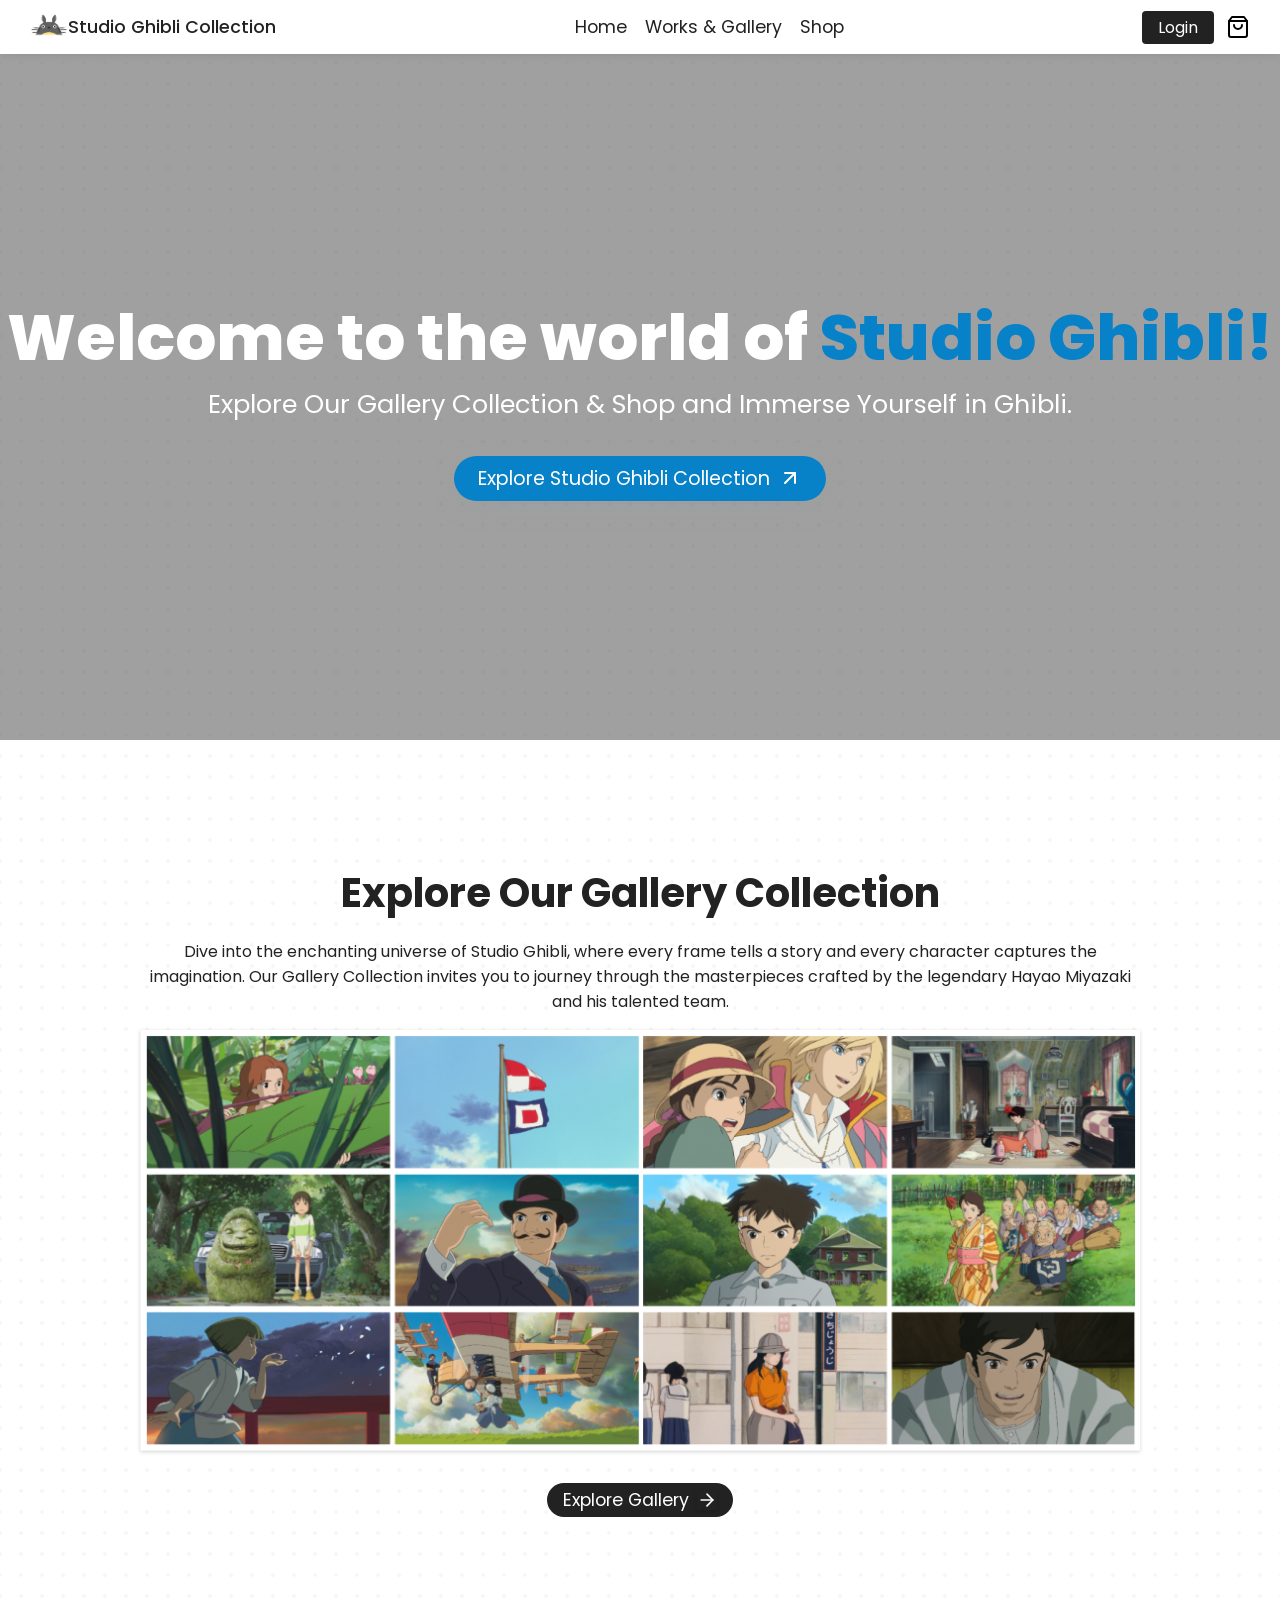
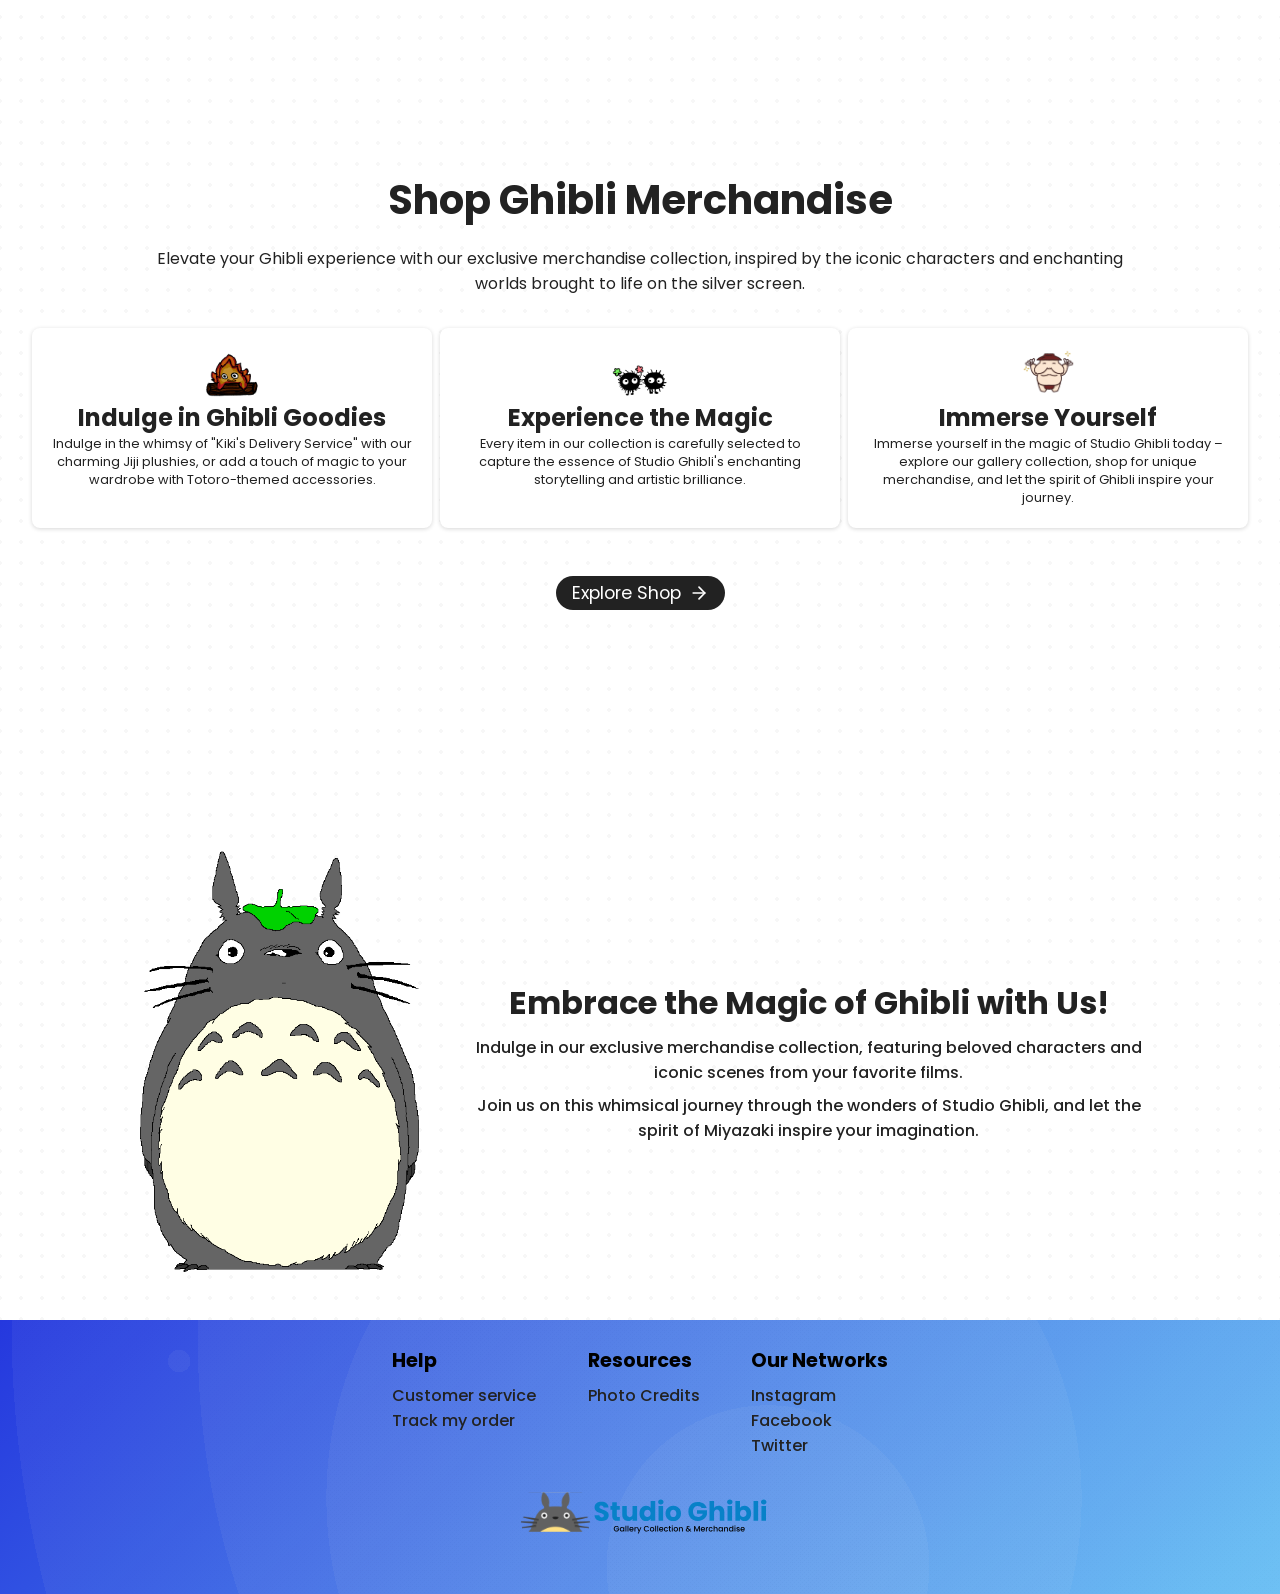
==== commit d7b0d9b5: "fix img hovered function and display" ====
--- a/index.html
+++ b/index.html
@@ -22,7 +22,7 @@
                 <p>Password</p>
                 <input type="text" name="password" id="password" placeholder="password">
             </div>
-            <button id="bttn">Log in</button>
+            <button id="bttn" class="indexLogin">Log in</button>
             <a class="blue">Forget password?</a>
             <p>Don't have an account? <a id="login-create" class="blue">Create one</a> </p>
         </div>
@@ -172,9 +172,9 @@
                     </ul>
                 </div>
             </div>
-            <img src="assets/icons/logo2.svg" alt="">
+            <img src="assets/icons/logo2.svg" alt="logo">
         </footer>
-
+    
     <script src="scripts/nav.js"></script>
     <script>
         const main_bttn = document.getElementById("main-bttn");
@@ -190,6 +190,11 @@
         shop_bttn.addEventListener('click', () => {
             window.location.href = "pages/shop.html";
         });
+        
+        const loginToAdmin = document.querySelector('#login-container #bttn');
+        loginToAdmin.addEventListener('click', () => {
+            window.location.href = "pages/admin.html";
+        });
     </script>
 </body>
 </html>
--- a/css/landing_page.css
+++ b/css/landing_page.css
@@ -117,13 +117,14 @@
 
 section p{
     text-align: center;
-    color:var(--fnt-clr-blue);
+    color:#222222;
     text-wrap:wrap;
     word-wrap:break-word;
+    width:1000px;
 }
 
 section p strong{
-    color:#3a9db4;
+    color:#222222;
     font-size: 2.5rem;
     font-weight: 700;
     display: block;
@@ -138,11 +139,13 @@
     box-shadow:0px 1px 4px rgba(0, 0, 0, 0.16) ;
 }
 
-
+.merchandise{
+    margin: 100px 0;
+}
 .merchandise .sub{
     display: grid;
     grid-template-columns: repeat(3, auto);
-    width:100%;
+    width:fit-content;
     justify-content: space-between;
     align-items: start;
     gap:8px;
@@ -155,6 +158,7 @@
     align-items: center;
     padding:16px 0;
     box-shadow:0px 1px 4px rgba(0, 0, 0, 0.16) ;
+    width: 400px;
     height: 200px;
     border-radius: 8px;
     overflow: hidden;
@@ -246,6 +250,7 @@
     
     section p{
         font-size: 0.8rem;
+        width:370px;
     }
     .gallery img{
         width: auto;
@@ -313,6 +318,7 @@
     
     section p{
         font-size: 0.8rem;
+        width:700px;
     }
     .gallery img{
         width: auto;
@@ -326,7 +332,7 @@
     }
     .merchandise .sub .container{
         width: 350px;
-        height: 250px;
+        height: 200px;
     }
     .merchandise .sub .container .text1{
         font-size: 1rem;
--- a/css/nav-footer.css
+++ b/css/nav-footer.css
@@ -148,6 +148,9 @@
     border-radius: 0.5rem;
     font-size: 1.1rem;
 }
+.m-container #bttn:hover{
+    background-color: #0a6fe1;
+}
 .m-container .blue{
     color:#0773b1;
 }
